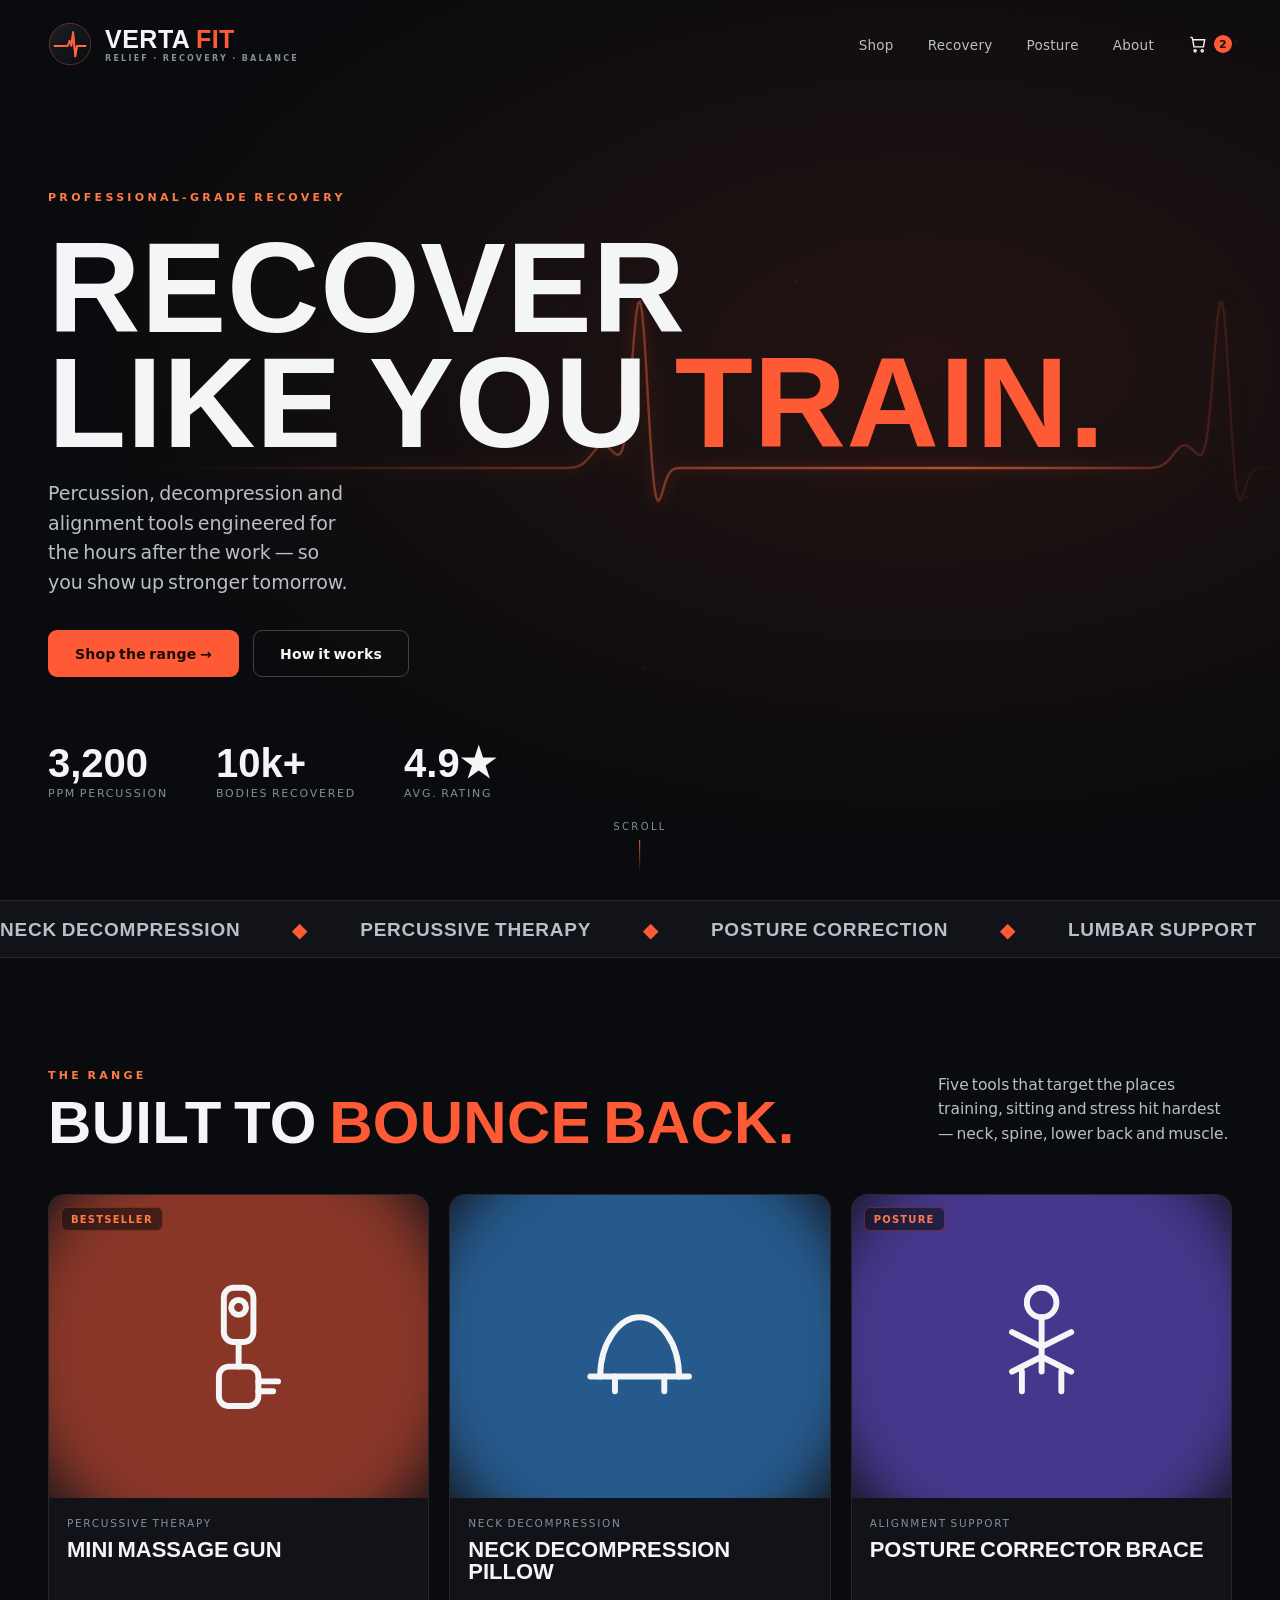
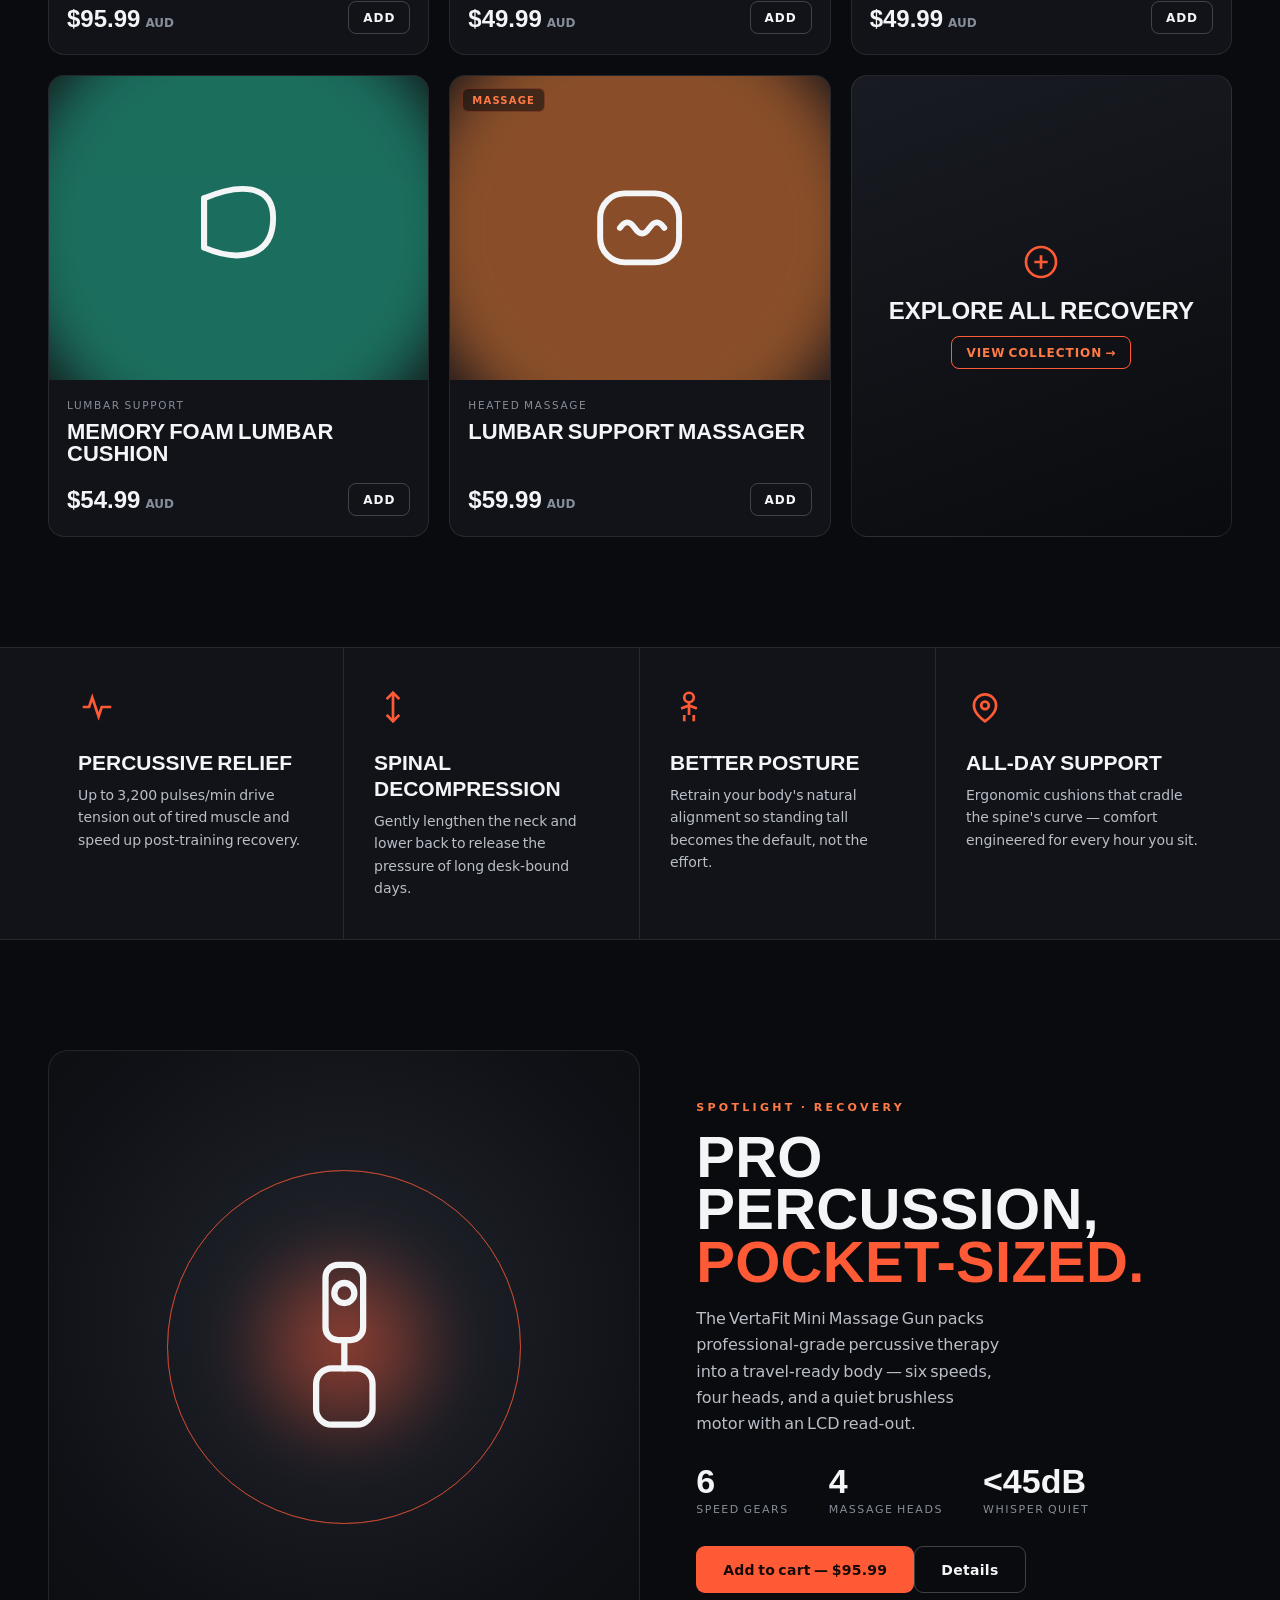
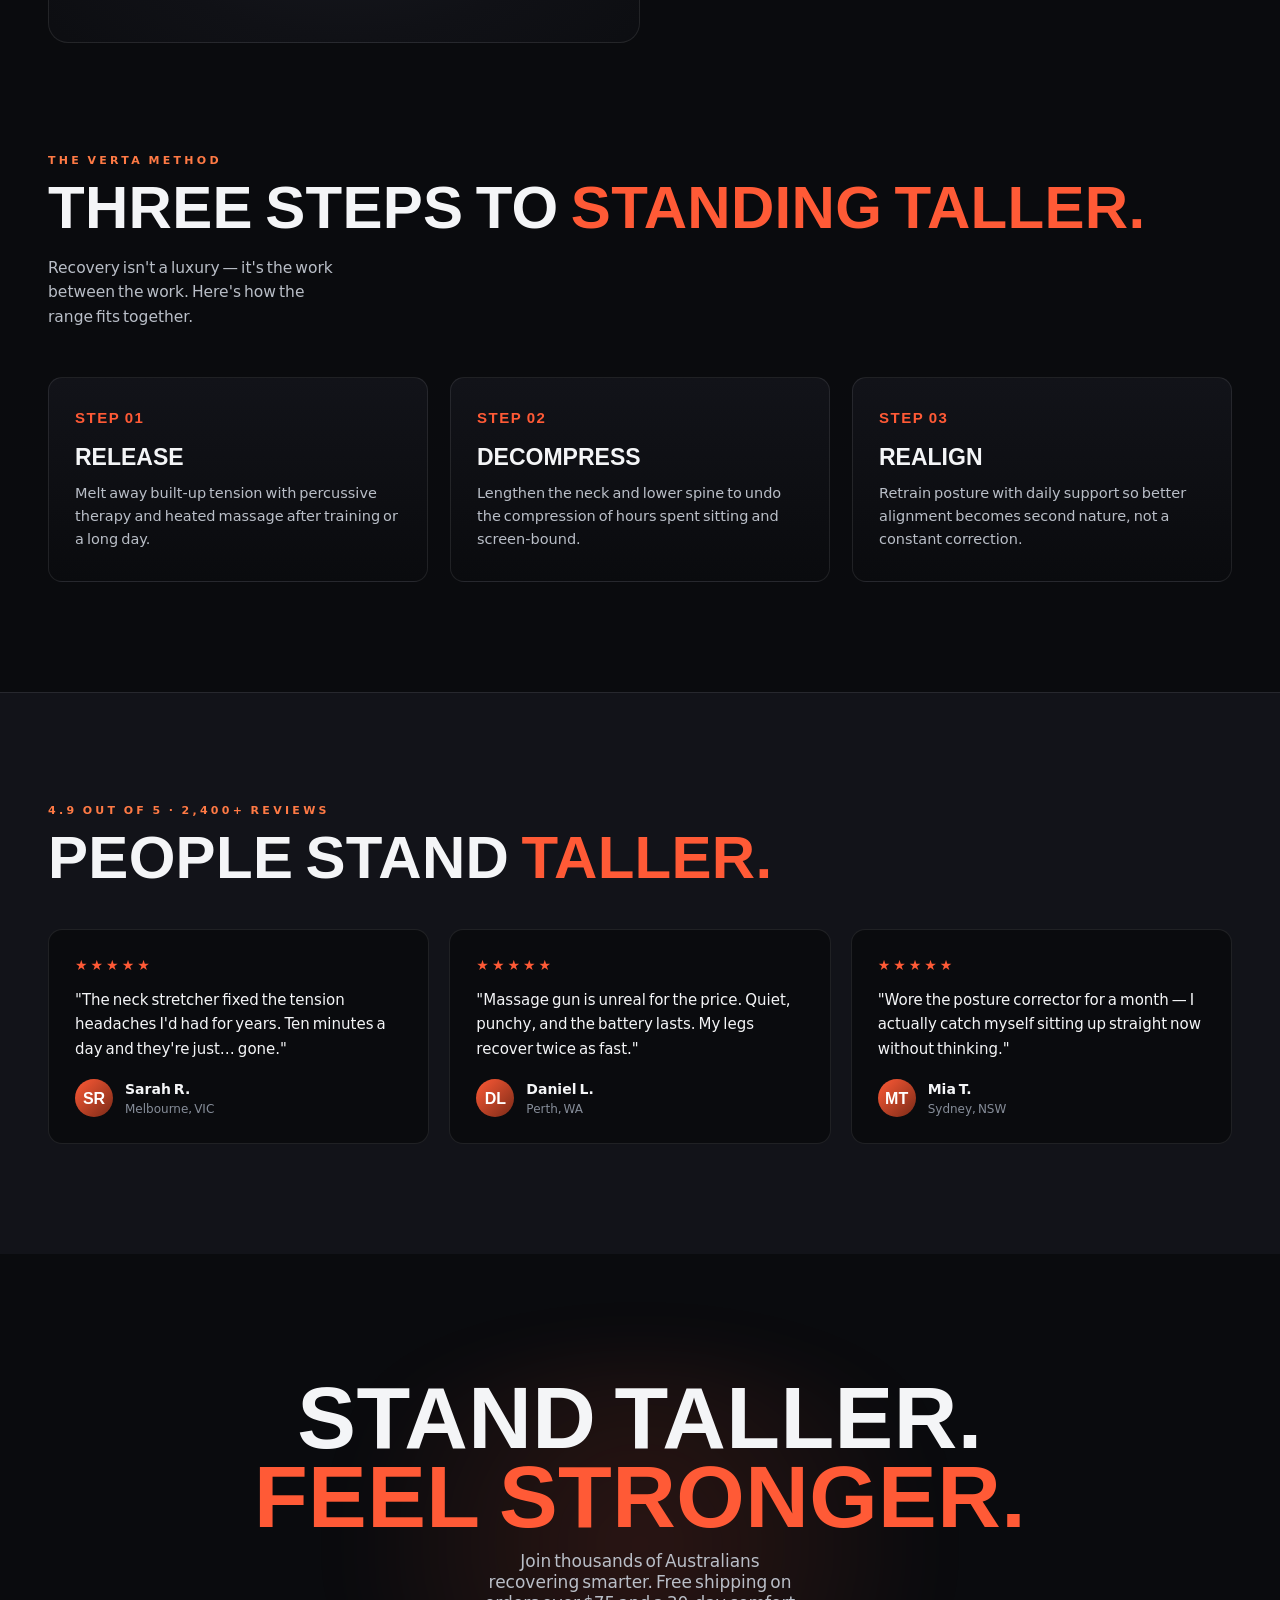
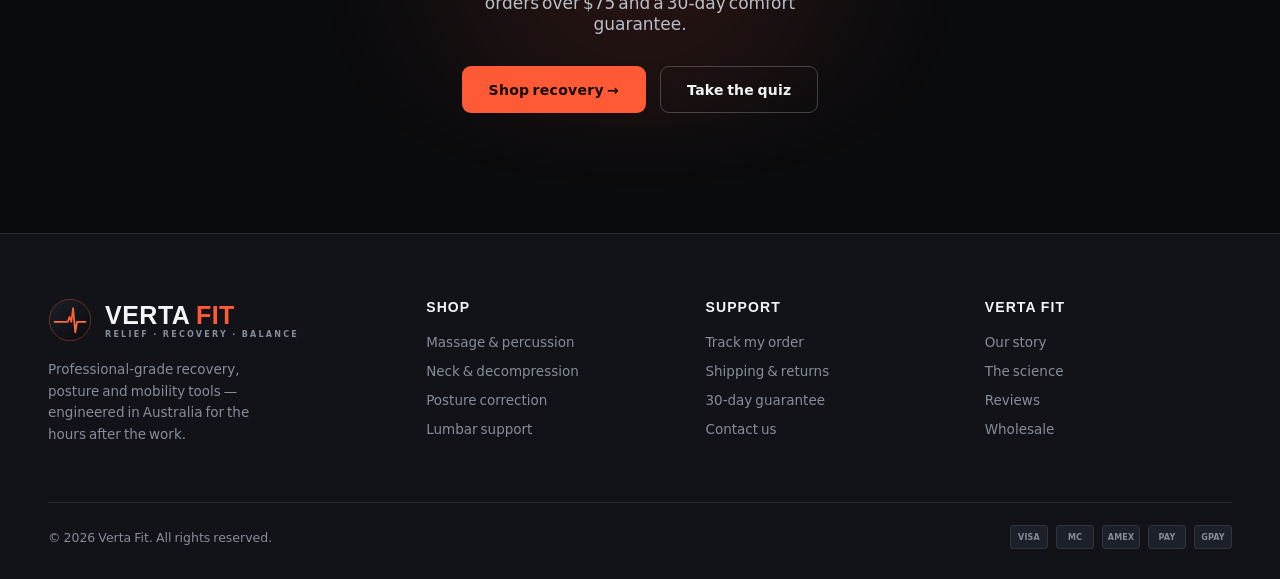
==== design/prototypes/index.html @ 185cc06f "Add Verta Fit Kinetic branding + homepage prototype - Kinetic logo (carbon badge, ember recovery-pul" ====
<!doctype html><html><head><meta charset="utf-8"><meta name="viewport" content="width=device-width,initial-scale=1"><style>
@font-face{font-family:'Barlow Condensed';font-style:normal;font-weight:700;font-display:swap;src:url([data-uri]) format('woff2');}
@font-face{font-family:'Barlow';font-style:normal;font-weight:400;font-display:swap;src:url([data-uri]) format('woff2');}
@font-face{font-family:'Barlow';font-style:normal;font-weight:600;font-display:swap;src:url([data-uri]) format('woff2');}
</style></head><body>
<title>Verta Fit — Recover Like You Train</title>
<style>
  :root{
    --obsidian:#0a0b0e; --carbon:#121319; --carbon-2:#181b22; --panel:#1c2028;
    --white:#f4f5f7; --mist:#b9bec7; --muted:#868d99; --line:rgba(255,255,255,.09);
    --ember:#ff5a36; --ember-lt:#ff7a45; --ember-dim:rgba(255,90,54,.14);
    --maxw:1240px;
    --f-disp:'Barlow Condensed',sans-serif; --f-body:'Barlow',system-ui,sans-serif;
  }
  *{box-sizing:border-box}
  html{scroll-behavior:smooth}
  body{margin:0}
  .site{background:var(--obsidian); color:var(--white); font-family:var(--f-body); -webkit-font-smoothing:antialiased; overflow-x:hidden}
  .site img{max-width:100%}
  a{color:inherit; text-decoration:none}
  .container{max-width:var(--maxw); margin:0 auto; padding:0 28px}
  .eyebrow{font-family:var(--f-body); font-weight:600; text-transform:uppercase; letter-spacing:.3em; font-size:11px; color:var(--ember-lt)}
  .display{font-family:var(--f-disp); font-weight:700; text-transform:uppercase; line-height:.9; letter-spacing:.005em}
  .btn{display:inline-flex; align-items:center; gap:10px; font-family:var(--f-body); font-weight:700; letter-spacing:.02em;
    font-size:14px; padding:14px 26px; border-radius:9px; cursor:pointer; border:1px solid transparent; transition:transform .15s ease, background .2s ease, border-color .2s}
  .btn-ember{background:var(--ember); color:#160b07}
  .btn-ember:hover{background:var(--ember-lt); transform:translateY(-2px)}
  .btn-ghost{background:transparent; color:var(--white); border-color:rgba(255,255,255,.22)}
  .btn-ghost:hover{border-color:var(--ember); color:var(--ember-lt)}

  /* ---------------- HEADER ---------------- */
  .hdr{position:absolute; inset:0 0 auto 0; z-index:20; padding:22px 0}
  .hdr .container{display:flex; align-items:center; justify-content:space-between}
  .brand{display:flex; align-items:center; gap:13px}
  .brand svg{width:44px;height:44px; display:block}
  .brand .wm{display:flex; flex-direction:column; gap:3px; line-height:1}
  .brand .wm .w{font-family:var(--f-disp); font-weight:700; font-size:25px; letter-spacing:.02em; text-transform:uppercase; display:flex; gap:.22em}
  .brand .wm .w .a{color:var(--ember)}
  .brand .wm .t{font-family:var(--f-body); font-weight:600; text-transform:uppercase; letter-spacing:.28em; font-size:8px; color:var(--muted)}
  .nav{display:flex; align-items:center; gap:34px}
  .nav a{font-size:13.5px; font-weight:500; color:var(--mist); letter-spacing:.02em; transition:color .18s}
  .nav a:hover{color:var(--white)}
  .nav .cart{display:flex; align-items:center; gap:7px; color:var(--white); font-weight:600}
  .nav .cart .badge{background:var(--ember); color:#160b07; font-size:11px; font-weight:700; width:18px; height:18px; border-radius:50%; display:grid; place-items:center}
  @media(max-width:860px){ .nav a:not(.cart){display:none} }

  /* ---------------- HERO ---------------- */
  .hero{position:relative; min-height:100vh; display:flex; align-items:center; overflow:hidden}
  .hero canvas{position:absolute; inset:0; width:100%; height:100%; z-index:1}
  .hero .veil{position:absolute; inset:0; z-index:2;
    background:radial-gradient(120% 100% at 72% 40%, rgba(255,90,54,.10), transparent 55%),
               linear-gradient(90deg, var(--obsidian) 12%, rgba(10,11,14,.5) 55%, rgba(10,11,14,.2) 100%),
               linear-gradient(0deg, var(--obsidian), transparent 30%)}
  .hero .container{position:relative; z-index:3; width:100%; padding-top:90px}
  .hero .eyebrow{margin-bottom:20px}
  .hero h1{margin:0; font-size:clamp(52px,10vw,128px)}
  .hero h1 .em{color:var(--ember)}
  .hero p.lead{max-width:38ch; color:var(--mist); font-size:clamp(16px,1.5vw,19px); line-height:1.55; margin:24px 0 34px}
  .hero .cta-row{display:flex; gap:14px; flex-wrap:wrap}
  .hero .stats{display:flex; gap:48px; margin-top:64px; flex-wrap:wrap}
  .hero .stat b{font-family:var(--f-disp); font-weight:700; font-size:40px; line-height:1; display:block}
  .hero .stat span{font-size:11px; text-transform:uppercase; letter-spacing:.16em; color:var(--muted)}
  .scrollcue{position:absolute; bottom:26px; left:50%; transform:translateX(-50%); z-index:3; color:var(--muted);
    font-size:10px; letter-spacing:.24em; text-transform:uppercase; display:flex; flex-direction:column; align-items:center; gap:8px}
  .scrollcue .ln{width:1px; height:34px; background:linear-gradient(var(--ember),transparent); animation:cue 2s ease-in-out infinite}
  @keyframes cue{0%,100%{opacity:.3;transform:scaleY(.6)}50%{opacity:1;transform:scaleY(1)}}

  /* marquee band */
  .marquee{border-top:1px solid var(--line); border-bottom:1px solid var(--line); background:var(--carbon); overflow:hidden; padding:16px 0}
  .marquee .track{display:flex; gap:52px; white-space:nowrap; animation:scrollx 26s linear infinite; font-family:var(--f-disp); text-transform:uppercase; font-weight:700; font-size:19px; letter-spacing:.04em; color:#3a3f49}
  .marquee .track span{display:inline-flex; align-items:center; gap:52px}
  .marquee .track b{color:var(--mist); font-weight:700}
  .marquee .track i{color:var(--ember); font-style:normal}
  @keyframes scrollx{to{transform:translateX(-50%)}}

  /* ---------------- SECTION SHELL ---------------- */
  section.blk{padding:110px 0}
  .sechead{display:flex; align-items:flex-end; justify-content:space-between; gap:24px; margin-bottom:48px; flex-wrap:wrap}
  .sechead h2{margin:10px 0 0; font-size:clamp(34px,5vw,60px)}
  .sechead h2 .em{color:var(--ember)}
  .sechead p{color:var(--mist); max-width:42ch; margin:0; font-size:15.5px; line-height:1.6}

  /* ---------------- PRODUCT GRID ---------------- */
  .prodgrid{display:grid; grid-template-columns:repeat(3,1fr); gap:20px}
  @media(max-width:900px){ .prodgrid{grid-template-columns:repeat(2,1fr)} }
  @media(max-width:600px){ .prodgrid{grid-template-columns:1fr} }
  .card{position:relative; background:var(--carbon); border:1px solid var(--line); border-radius:16px; overflow:hidden;
    transition:transform .25s ease, border-color .25s; display:flex; flex-direction:column}
  .card:hover{transform:translateY(-5px); border-color:rgba(255,90,54,.4)}
  .card .art{aspect-ratio:4/3.2; position:relative; display:grid; place-items:center; overflow:hidden}
  .card .art svg.pi{width:52%; height:52%; position:relative; z-index:2; color:var(--white)}
  .card .art .blob{position:absolute; width:120%; aspect-ratio:1; border-radius:50%; filter:blur(30px); opacity:.5}
  .card:hover .art .blob{opacity:.75}
  .card .tag{position:absolute; top:12px; left:12px; z-index:3; font-size:10px; font-weight:700; text-transform:uppercase;
    letter-spacing:.12em; padding:5px 9px; border-radius:6px; background:rgba(10,11,14,.55); backdrop-filter:blur(6px); color:var(--ember-lt); border:1px solid rgba(255,90,54,.3)}
  .card .body{padding:18px 18px 20px; display:flex; flex-direction:column; gap:6px; flex:1}
  .card .cat{font-size:10.5px; text-transform:uppercase; letter-spacing:.16em; color:var(--muted)}
  .card h3{font-family:var(--f-disp); font-weight:700; text-transform:uppercase; font-size:22px; line-height:1; margin:2px 0 0}
  .card .foot{margin-top:auto; padding-top:14px; display:flex; align-items:center; justify-content:space-between}
  .card .price{font-family:var(--f-disp); font-weight:700; font-size:24px}
  .card .price small{font-size:12px; color:var(--muted); font-weight:600; font-family:var(--f-body)}
  .card .add{font-size:12px; font-weight:700; text-transform:uppercase; letter-spacing:.08em; color:var(--white);
    border:1px solid rgba(255,255,255,.2); padding:8px 14px; border-radius:8px; transition:all .2s}
  .card:hover .add{background:var(--ember); color:#160b07; border-color:var(--ember)}

  /* ---------------- BENEFITS ---------------- */
  .benefits{background:var(--carbon); border-top:1px solid var(--line); border-bottom:1px solid var(--line)}
  .bengrid{display:grid; grid-template-columns:repeat(4,1fr); gap:0}
  @media(max-width:860px){ .bengrid{grid-template-columns:repeat(2,1fr)} }
  @media(max-width:480px){ .bengrid{grid-template-columns:1fr} }
  .ben{padding:40px 30px; border-right:1px solid var(--line)}
  .ben:last-child{border-right:none}
  @media(max-width:860px){ .ben{border-bottom:1px solid var(--line)} }
  .ben .ic{width:38px; height:38px; color:var(--ember); margin-bottom:20px}
  .ben h4{font-family:var(--f-disp); font-weight:700; text-transform:uppercase; font-size:21px; margin:0 0 9px}
  .ben p{color:var(--mist); font-size:14px; line-height:1.6; margin:0}

  /* ---------------- SPOTLIGHT ---------------- */
  .spot{position:relative; overflow:hidden}
  .spot .grid{display:grid; grid-template-columns:1.05fr .95fr; gap:56px; align-items:center}
  @media(max-width:880px){ .spot .grid{grid-template-columns:1fr; gap:36px} }
  .spot .stage{position:relative; aspect-ratio:1/1; border-radius:20px; overflow:hidden; border:1px solid var(--line);
    background:radial-gradient(90% 90% at 50% 45%, #23262f, #101116 60%, #0a0b0e)}
  .spot .stage .ring{position:absolute; inset:0; margin:auto; border-radius:50%; border:1.5px solid rgba(255,90,54,.5)}
  .spot .stage .r1{width:60%; aspect-ratio:1; animation:sppulse 3.4s ease-out infinite}
  .spot .stage .r2{width:60%; aspect-ratio:1; animation:sppulse 3.4s ease-out infinite 1.7s}
  @keyframes sppulse{0%{transform:scale(.7);opacity:.9}100%{transform:scale(1.7);opacity:0}}
  .spot .stage .device{position:absolute; inset:0; margin:auto; width:34%; height:34%; color:var(--white)}
  .spot .stage .glow{position:absolute; inset:0; margin:auto; width:44%; aspect-ratio:1; border-radius:50%;
    background:radial-gradient(circle,var(--ember),transparent 65%); filter:blur(24px); opacity:.55}
  .spot h2{font-size:clamp(34px,5vw,58px); margin:14px 0 0}
  .spot h2 .em{color:var(--ember)}
  .spot p{color:var(--mist); font-size:16px; line-height:1.65; margin:20px 0 26px; max-width:44ch}
  .specrow{display:flex; gap:40px; margin:0 0 30px; flex-wrap:wrap}
  .specrow .s b{font-family:var(--f-disp); font-weight:700; font-size:34px; display:block; line-height:1}
  .specrow .s span{font-size:11px; text-transform:uppercase; letter-spacing:.14em; color:var(--muted)}

  /* ---------------- STEPS ---------------- */
  .steps{display:grid; grid-template-columns:repeat(3,1fr); gap:22px}
  @media(max-width:760px){ .steps{grid-template-columns:1fr} }
  .step{border:1px solid var(--line); border-radius:14px; padding:30px 26px; background:linear-gradient(180deg,var(--carbon),var(--obsidian))}
  .step .n{font-family:var(--f-disp); font-weight:700; font-size:15px; color:var(--ember); letter-spacing:.1em}
  .step h4{font-family:var(--f-disp); font-weight:700; text-transform:uppercase; font-size:23px; margin:16px 0 10px}
  .step p{color:var(--mist); font-size:14.5px; line-height:1.6; margin:0}

  /* ---------------- REVIEWS ---------------- */
  .reviews{background:var(--carbon); border-top:1px solid var(--line)}
  .revgrid{display:grid; grid-template-columns:repeat(3,1fr); gap:20px}
  @media(max-width:820px){ .revgrid{grid-template-columns:1fr} }
  .rev{border:1px solid var(--line); border-radius:14px; padding:26px; background:var(--obsidian)}
  .rev .stars{color:var(--ember); letter-spacing:3px; font-size:14px; margin-bottom:14px}
  .rev p{font-size:15px; line-height:1.65; margin:0 0 18px; color:var(--white)}
  .rev .who{display:flex; align-items:center; gap:12px}
  .rev .av{width:38px;height:38px;border-radius:50%; background:linear-gradient(135deg,var(--ember),#7a2a17); display:grid; place-items:center; font-family:var(--f-disp); font-weight:700; color:#fff; font-size:16px}
  .rev .who b{font-size:14px; display:block}
  .rev .who span{font-size:12px; color:var(--muted)}

  /* ---------------- CTA BAND ---------------- */
  .ctaband{position:relative; overflow:hidden; text-align:center; padding:120px 0}
  .ctaband .glow{position:absolute; inset:0; margin:auto; width:60%; aspect-ratio:2/1; border-radius:50%;
    background:radial-gradient(circle,var(--ember-dim),transparent 70%); filter:blur(30px)}
  .ctaband h2{position:relative; font-size:clamp(38px,7vw,88px); margin:0 0 18px}
  .ctaband h2 .em{color:var(--ember)}
  .ctaband p{position:relative; color:var(--mist); font-size:17px; margin:0 auto 32px; max-width:46ch}
  .ctaband .cta-row{position:relative; display:flex; gap:14px; justify-content:center; flex-wrap:wrap}

  /* ---------------- FOOTER ---------------- */
  footer{background:var(--carbon); border-top:1px solid var(--line); padding:64px 0 30px}
  .fgrid{display:grid; grid-template-columns:1.4fr 1fr 1fr 1fr; gap:32px}
  @media(max-width:760px){ .fgrid{grid-template-columns:1fr 1fr} }
  footer .brand{margin-bottom:16px}
  footer .about{color:var(--muted); font-size:13.5px; line-height:1.6; max-width:34ch}
  footer h5{font-family:var(--f-disp); font-weight:700; text-transform:uppercase; letter-spacing:.08em; font-size:14px; color:var(--white); margin:0 0 16px}
  footer ul{list-style:none; margin:0; padding:0; display:flex; flex-direction:column; gap:10px}
  footer ul a{color:var(--muted); font-size:13.5px; transition:color .18s}
  footer ul a:hover{color:var(--ember-lt)}
  .fbot{margin-top:44px; padding-top:22px; border-top:1px solid var(--line); display:flex; justify-content:space-between; align-items:center; flex-wrap:wrap; gap:14px}
  .fbot span{color:var(--muted); font-size:12.5px}
  .pay{display:flex; gap:8px}
  .pay i{width:38px; height:24px; border-radius:4px; background:var(--panel); border:1px solid var(--line); display:grid; place-items:center; font-size:8px; font-weight:700; color:var(--muted); font-style:normal; letter-spacing:.02em}

  @media (prefers-reduced-motion: reduce){
    *{animation:none !important; scroll-behavior:auto !important}
  }
</style>

<div class="site">

  <!-- ============ HEADER ============ -->
  <header class="hdr">
    <div class="container">
      <a class="brand" href="#">
        <svg viewBox="0 0 200 200" aria-hidden="true">
          <defs>
            <linearGradient id="cb" x1="0" y1="0" x2="1" y2="1"><stop offset="0" stop-color="#1c2028"/><stop offset="1" stop-color="#0a0b0e"/></linearGradient>
            <linearGradient id="eg" x1="0" y1="0" x2="1" y2="0"><stop offset="0" stop-color="#ff7a45"/><stop offset=".5" stop-color="#ff5a36"/><stop offset="1" stop-color="#ff7a45"/></linearGradient>
            <filter id="gl" x="-40%" y="-60%" width="180%" height="220%"><feGaussianBlur stdDeviation="3.4" result="b"/><feMerge><feMergeNode in="b"/><feMergeNode in="SourceGraphic"/></feMerge></filter>
          </defs>
          <circle cx="100" cy="100" r="94" fill="url(#cb)"/>
          <circle cx="100" cy="100" r="94" fill="none" stroke="#ff5a36" stroke-width="3" stroke-opacity=".55"/>
          <path d="M30 108 H80 L90 108 L98 86 L106 108 L114 46 L124 156 L132 108 L140 108 H170" fill="none" stroke="url(#eg)" stroke-width="8" stroke-linecap="round" stroke-linejoin="round" filter="url(#gl)"/>
        </svg>
        <span class="wm">
          <span class="w">Verta<span class="a">Fit</span></span>
          <span class="t">Relief · Recovery · Balance</span>
        </span>
      </a>
      <nav class="nav">
        <a href="#shop">Shop</a>
        <a href="#recovery">Recovery</a>
        <a href="#posture">Posture</a>
        <a href="#about">About</a>
        <a class="cart" href="#">
          <svg width="19" height="19" viewBox="0 0 24 24" fill="none" stroke="currentColor" stroke-width="1.8"><path d="M6 6h15l-1.5 9h-12z"/><circle cx="9" cy="20" r="1.4"/><circle cx="18" cy="20" r="1.4"/><path d="M6 6 5 3H3"/></svg>
          <span class="badge">2</span>
        </a>
      </nav>
    </div>
  </header>

  <!-- ============ HERO ============ -->
  <section class="hero">
    <canvas id="pulse"></canvas>
    <div class="veil"></div>
    <div class="container">
      <div class="eyebrow">Professional-grade recovery</div>
      <h1 class="display">Recover<br>like you <span class="em">train.</span></h1>
      <p class="lead">Percussion, decompression and alignment tools engineered for the hours after the work — so you show up stronger tomorrow.</p>
      <div class="cta-row">
        <a class="btn btn-ember" href="#shop">Shop the range →</a>
        <a class="btn btn-ghost" href="#recovery">How it works</a>
      </div>
      <div class="stats">
        <div class="stat"><b>3,200</b><span>PPM percussion</span></div>
        <div class="stat"><b>10k+</b><span>Bodies recovered</span></div>
        <div class="stat"><b>4.9★</b><span>Avg. rating</span></div>
      </div>
    </div>
    <div class="scrollcue"><span>Scroll</span><span class="ln"></span></div>
  </section>

  <!-- ============ MARQUEE ============ -->
  <div class="marquee">
    <div class="track">
      <span><b>Neck decompression</b><i>◆</i><b>Percussive therapy</b><i>◆</i><b>Posture correction</b><i>◆</i><b>Lumbar support</b><i>◆</i><b>Free AU shipping</b><i>◆</i></span>
      <span><b>Neck decompression</b><i>◆</i><b>Percussive therapy</b><i>◆</i><b>Posture correction</b><i>◆</i><b>Lumbar support</b><i>◆</i><b>Free AU shipping</b><i>◆</i></span>
    </div>
  </div>

  <!-- ============ PRODUCTS ============ -->
  <section class="blk" id="shop">
    <div class="container">
      <div class="sechead">
        <div>
          <div class="eyebrow">The range</div>
          <h2 class="display">Built to <span class="em">bounce back.</span></h2>
        </div>
        <p>Five tools that target the places training, sitting and stress hit hardest — neck, spine, lower back and muscle.</p>
      </div>
      <div class="prodgrid">
        <!-- Massage Gun -->
        <a class="card" href="#">
          <div class="art"><div class="blob" style="background:#ff5a36"></div>
            <svg class="pi" viewBox="0 0 64 64" fill="none" stroke="currentColor" stroke-width="2.4" stroke-linecap="round" stroke-linejoin="round"><rect x="26" y="8" width="12" height="22" rx="4"/><path d="M32 30v10"/><rect x="24" y="40" width="16" height="16" rx="4"/><path d="M40 46h8M40 50h6"/><circle cx="32" cy="16" r="3"/></svg>
          </div>
          <span class="tag">Bestseller</span>
          <div class="body">
            <span class="cat">Percussive therapy</span>
            <h3>Mini Massage Gun</h3>
            <div class="foot"><div class="price">$95.99 <small>AUD</small></div><span class="add">Add</span></div>
          </div>
        </a>
        <!-- Neck Pillow -->
        <a class="card" href="#">
          <div class="art"><div class="blob" style="background:#3aa0ff"></div>
            <svg class="pi" viewBox="0 0 64 64" fill="none" stroke="currentColor" stroke-width="2.4" stroke-linecap="round" stroke-linejoin="round"><path d="M16 44c0-14 8-24 16-24s16 10 16 24"/><path d="M12 44h40"/><path d="M22 44v6M42 44v6"/></svg>
          </div>
          <div class="body">
            <span class="cat">Neck decompression</span>
            <h3>Neck Decompression Pillow</h3>
            <div class="foot"><div class="price">$49.99 <small>AUD</small></div><span class="add">Add</span></div>
          </div>
        </a>
        <!-- Posture Corrector -->
        <a class="card" href="#">
          <div class="art"><div class="blob" style="background:#7a5cff"></div>
            <svg class="pi" viewBox="0 0 64 64" fill="none" stroke="currentColor" stroke-width="2.4" stroke-linecap="round" stroke-linejoin="round"><circle cx="32" cy="14" r="6"/><path d="M32 20v22"/><path d="M20 26l12 6 12-6M20 42l12-6 12 6"/><path d="M24 42v8M40 42v8"/></svg>
          </div>
          <span class="tag">Posture</span>
          <div class="body">
            <span class="cat">Alignment support</span>
            <h3>Posture Corrector Brace</h3>
            <div class="foot"><div class="price">$49.99 <small>AUD</small></div><span class="add">Add</span></div>
          </div>
        </a>
        <!-- Lumbar Cushion -->
        <a class="card" href="#">
          <div class="art"><div class="blob" style="background:#25c9a0"></div>
            <svg class="pi" viewBox="0 0 64 64" fill="none" stroke="currentColor" stroke-width="2.4" stroke-linecap="round" stroke-linejoin="round"><path d="M18 20c14-6 28-6 28 8 0 16-14 18-28 12z"/><path d="M18 20v20"/></svg>
          </div>
          <div class="body">
            <span class="cat">Lumbar support</span>
            <h3>Memory Foam Lumbar Cushion</h3>
            <div class="foot"><div class="price">$54.99 <small>AUD</small></div><span class="add">Add</span></div>
          </div>
        </a>
        <!-- Lumbar Massager -->
        <a class="card" href="#">
          <div class="art"><div class="blob" style="background:#ff8a3a"></div>
            <svg class="pi" viewBox="0 0 64 64" fill="none" stroke="currentColor" stroke-width="2.4" stroke-linecap="round" stroke-linejoin="round"><rect x="16" y="18" width="32" height="28" rx="10"/><path d="M24 32c2-3 4-3 6 0s4 3 6 0 4-3 6 0"/></svg>
          </div>
          <span class="tag">Massage</span>
          <div class="body">
            <span class="cat">Heated massage</span>
            <h3>Lumbar Support Massager</h3>
            <div class="foot"><div class="price">$59.99 <small>AUD</small></div><span class="add">Add</span></div>
          </div>
        </a>
        <!-- View all -->
        <a class="card" href="#" style="align-items:center; justify-content:center; text-align:center; background:linear-gradient(160deg,#181b22,#0a0b0e)">
          <div class="body" style="align-items:center; justify-content:center; gap:14px">
            <svg width="40" height="40" viewBox="0 0 24 24" fill="none" stroke="var(--ember)" stroke-width="1.6"><circle cx="12" cy="12" r="9"/><path d="M12 8v8M8 12h8"/></svg>
            <h3 style="font-size:24px">Explore all recovery</h3>
            <span class="add" style="border-color:var(--ember); color:var(--ember-lt)">View collection →</span>
          </div>
        </a>
      </div>
    </div>
  </section>

  <!-- ============ BENEFITS ============ -->
  <section class="benefits" id="recovery">
    <div class="container" style="padding-top:0;padding-bottom:0">
      <div class="bengrid">
        <div class="ben">
          <svg class="ic" viewBox="0 0 24 24" fill="none" stroke="currentColor" stroke-width="1.7"><path d="M3 12h4l2-6 4 12 2-6h6"/></svg>
          <h4>Percussive relief</h4>
          <p>Up to 3,200 pulses/min drive tension out of tired muscle and speed up post-training recovery.</p>
        </div>
        <div class="ben">
          <svg class="ic" viewBox="0 0 24 24" fill="none" stroke="currentColor" stroke-width="1.7"><path d="M12 3v18"/><path d="M8 7l4-4 4 4M8 17l4 4 4-4"/></svg>
          <h4>Spinal decompression</h4>
          <p>Gently lengthen the neck and lower back to release the pressure of long desk-bound days.</p>
        </div>
        <div class="ben">
          <svg class="ic" viewBox="0 0 24 24" fill="none" stroke="currentColor" stroke-width="1.7"><circle cx="12" cy="6" r="3"/><path d="M12 9v8M7 13l5-2 5 2M9 21v-4M15 21v-4"/></svg>
          <h4>Better posture</h4>
          <p>Retrain your body's natural alignment so standing tall becomes the default, not the effort.</p>
        </div>
        <div class="ben">
          <svg class="ic" viewBox="0 0 24 24" fill="none" stroke="currentColor" stroke-width="1.7"><path d="M12 21s-7-4.5-7-10a7 7 0 0 1 14 0c0 5.5-7 10-7 10z"/><circle cx="12" cy="11" r="2.4"/></svg>
          <h4>All-day support</h4>
          <p>Ergonomic cushions that cradle the spine's curve — comfort engineered for every hour you sit.</p>
        </div>
      </div>
    </div>
  </section>

  <!-- ============ SPOTLIGHT ============ -->
  <section class="blk spot" id="posture">
    <div class="container">
      <div class="grid">
        <div class="stage">
          <div class="glow"></div>
          <div class="ring r1"></div><div class="ring r2"></div>
          <svg class="device" viewBox="0 0 64 64" fill="none" stroke="currentColor" stroke-width="2" stroke-linecap="round" stroke-linejoin="round"><rect x="26" y="6" width="12" height="24" rx="4"/><path d="M32 30v9"/><rect x="23" y="39" width="18" height="18" rx="5"/><circle cx="32" cy="15" r="3.2"/></svg>
        </div>
        <div>
          <div class="eyebrow">Spotlight · Recovery</div>
          <h2 class="display">Pro percussion, <span class="em">pocket-sized.</span></h2>
          <p>The VertaFit Mini Massage Gun packs professional-grade percussive therapy into a travel-ready body — six speeds, four heads, and a quiet brushless motor with an LCD read-out.</p>
          <div class="specrow">
            <div class="s"><b>6</b><span>Speed gears</span></div>
            <div class="s"><b>4</b><span>Massage heads</span></div>
            <div class="s"><b>&lt;45dB</b><span>Whisper quiet</span></div>
          </div>
          <div class="cta-row"><a class="btn btn-ember" href="#">Add to cart — $95.99</a><a class="btn btn-ghost" href="#">Details</a></div>
        </div>
      </div>
    </div>
  </section>

  <!-- ============ STEPS ============ -->
  <section class="blk" id="about" style="padding-top:0">
    <div class="container">
      <div class="sechead">
        <div><div class="eyebrow">The Verta method</div><h2 class="display">Three steps to <span class="em">standing taller.</span></h2></div>
        <p>Recovery isn't a luxury — it's the work between the work. Here's how the range fits together.</p>
      </div>
      <div class="steps">
        <div class="step"><div class="n">STEP 01</div><h4>Release</h4><p>Melt away built-up tension with percussive therapy and heated massage after training or a long day.</p></div>
        <div class="step"><div class="n">STEP 02</div><h4>Decompress</h4><p>Lengthen the neck and lower spine to undo the compression of hours spent sitting and screen-bound.</p></div>
        <div class="step"><div class="n">STEP 03</div><h4>Realign</h4><p>Retrain posture with daily support so better alignment becomes second nature, not a constant correction.</p></div>
      </div>
    </div>
  </section>

  <!-- ============ REVIEWS ============ -->
  <section class="blk reviews">
    <div class="container">
      <div class="sechead">
        <div><div class="eyebrow">4.9 out of 5 · 2,400+ reviews</div><h2 class="display">People stand <span class="em">taller.</span></h2></div>
      </div>
      <div class="revgrid">
        <div class="rev"><div class="stars">★★★★★</div><p>"The neck stretcher fixed the tension headaches I'd had for years. Ten minutes a day and they're just… gone."</p><div class="who"><div class="av">SR</div><div><b>Sarah R.</b><span>Melbourne, VIC</span></div></div></div>
        <div class="rev"><div class="stars">★★★★★</div><p>"Massage gun is unreal for the price. Quiet, punchy, and the battery lasts. My legs recover twice as fast."</p><div class="who"><div class="av">DL</div><div><b>Daniel L.</b><span>Perth, WA</span></div></div></div>
        <div class="rev"><div class="stars">★★★★★</div><p>"Wore the posture corrector for a month — I actually catch myself sitting up straight now without thinking."</p><div class="who"><div class="av">MT</div><div><b>Mia T.</b><span>Sydney, NSW</span></div></div></div>
      </div>
    </div>
  </section>

  <!-- ============ CTA BAND ============ -->
  <section class="ctaband">
    <div class="glow"></div>
    <div class="container">
      <h2 class="display">Stand taller.<br><span class="em">Feel stronger.</span></h2>
      <p>Join thousands of Australians recovering smarter. Free shipping on orders over $75 and a 30-day comfort guarantee.</p>
      <div class="cta-row"><a class="btn btn-ember" href="#shop">Shop recovery →</a><a class="btn btn-ghost" href="#">Take the quiz</a></div>
    </div>
  </section>

  <!-- ============ FOOTER ============ -->
  <footer>
    <div class="container">
      <div class="fgrid">
        <div>
          <a class="brand" href="#">
            <svg viewBox="0 0 200 200" aria-hidden="true"><circle cx="100" cy="100" r="94" fill="url(#cb)"/><circle cx="100" cy="100" r="94" fill="none" stroke="#ff5a36" stroke-width="3" stroke-opacity=".55"/><path d="M30 108 H80 L90 108 L98 86 L106 108 L114 46 L124 156 L132 108 L140 108 H170" fill="none" stroke="url(#eg)" stroke-width="8" stroke-linecap="round" stroke-linejoin="round"/></svg>
            <span class="wm"><span class="w">Verta<span class="a">Fit</span></span><span class="t">Relief · Recovery · Balance</span></span>
          </a>
          <p class="about">Professional-grade recovery, posture and mobility tools — engineered in Australia for the hours after the work.</p>
        </div>
        <div><h5>Shop</h5><ul><li><a href="#">Massage &amp; percussion</a></li><li><a href="#">Neck &amp; decompression</a></li><li><a href="#">Posture correction</a></li><li><a href="#">Lumbar support</a></li></ul></div>
        <div><h5>Support</h5><ul><li><a href="#">Track my order</a></li><li><a href="#">Shipping &amp; returns</a></li><li><a href="#">30-day guarantee</a></li><li><a href="#">Contact us</a></li></ul></div>
        <div><h5>Verta Fit</h5><ul><li><a href="#">Our story</a></li><li><a href="#">The science</a></li><li><a href="#">Reviews</a></li><li><a href="#">Wholesale</a></li></ul></div>
      </div>
      <div class="fbot">
        <span>© 2026 Verta Fit. All rights reserved.</span>
        <div class="pay"><i>VISA</i><i>MC</i><i>AMEX</i><i>PAY</i><i>GPAY</i></div>
      </div>
    </div>
  </footer>

</div>

<script>
(function(){
  var c = document.getElementById('pulse');
  if(!c) return;
  var reduce = window.matchMedia && window.matchMedia('(prefers-reduced-motion: reduce)').matches;
  var ctx = c.getContext('2d'), W, H, dpr;
  function size(){ dpr = Math.min(window.devicePixelRatio||1, 2); W = c.clientWidth; H = c.clientHeight; c.width = W*dpr; c.height = H*dpr; ctx.setTransform(dpr,0,0,dpr,0,0); }
  size(); window.addEventListener('resize', size);

  // faint particle field
  var pts = [];
  for(var i=0;i<46;i++){ pts.push({x:Math.random(),y:Math.random(),s:Math.random()*1.6+.3,vy:(Math.random()*.02+.01)}); }

  // heartbeat waveform value at position p (0..1 across a repeating cell)
  function beat(p){
    // baseline flat with a QRS spike centered at 0.5
    var d = p-0.5;
    if(Math.abs(d)>0.16) return 0;
    var x = d/0.16; // -1..1
    // P-ish small bump then big spike then dip
    return Math.exp(-Math.pow((x+0.4)*6,2))*0.12      // small pre-bump
         - Math.exp(-Math.pow((x+0.12)*10,2))*0.16     // q dip
         + Math.exp(-Math.pow((x)*7,2))*1.0            // R spike
         - Math.exp(-Math.pow((x-0.14)*9,2))*0.42;     // s dip
  }

  var t=0;
  function frame(){
    ctx.clearRect(0,0,W,H);
    // particles
    for(var i=0;i<pts.length;i++){ var pt=pts[i]; if(!reduce){ pt.y-=pt.vy/60; if(pt.y<0)pt.y=1; }
      ctx.beginPath(); ctx.arc(pt.x*W, pt.y*H, pt.s, 0, 6.283);
      ctx.fillStyle='rgba(255,122,69,'+(0.06+pt.s*0.05)+')'; ctx.fill(); }

    // pulse line
    var midY = H*0.52, amp = Math.min(H*0.26, 190), speed = reduce?0:t*0.10;
    ctx.beginPath();
    for(var px=0; px<=W; px+=2){
      var p = (px/Math.max(W,1))*2.2 + speed;   // 2.2 beats across
      var cell = p - Math.floor(p);
      var y = midY - beat(cell)*amp;
      if(px===0) ctx.moveTo(px,y); else ctx.lineTo(px,y);
    }
    var grad = ctx.createLinearGradient(0,0,W,0);
    grad.addColorStop(0,'rgba(255,90,54,0)'); grad.addColorStop(0.25,'rgba(255,90,54,.9)');
    grad.addColorStop(0.75,'rgba(255,122,69,1)'); grad.addColorStop(1,'rgba(255,90,54,0)');
    ctx.strokeStyle=grad; ctx.lineWidth=2.4; ctx.lineJoin='round'; ctx.shadowColor='rgba(255,90,54,.8)'; ctx.shadowBlur=16; ctx.stroke();
    ctx.shadowBlur=0;

    // glowing lead dot riding the wave
    if(!reduce){
      var lp = (0.5 + (speed%1)); var lead = lp - Math.floor(lp);
      var lx = ((lead)/2.2)*W;  // approximate
      var ly = midY - beat((lx/Math.max(W,1))*2.2 + speed - Math.floor((lx/Math.max(W,1))*2.2 + speed))*amp;
    }
    t+=1; requestAnimationFrame(frame);
  }
  frame();
})();
</script>
</body></html>
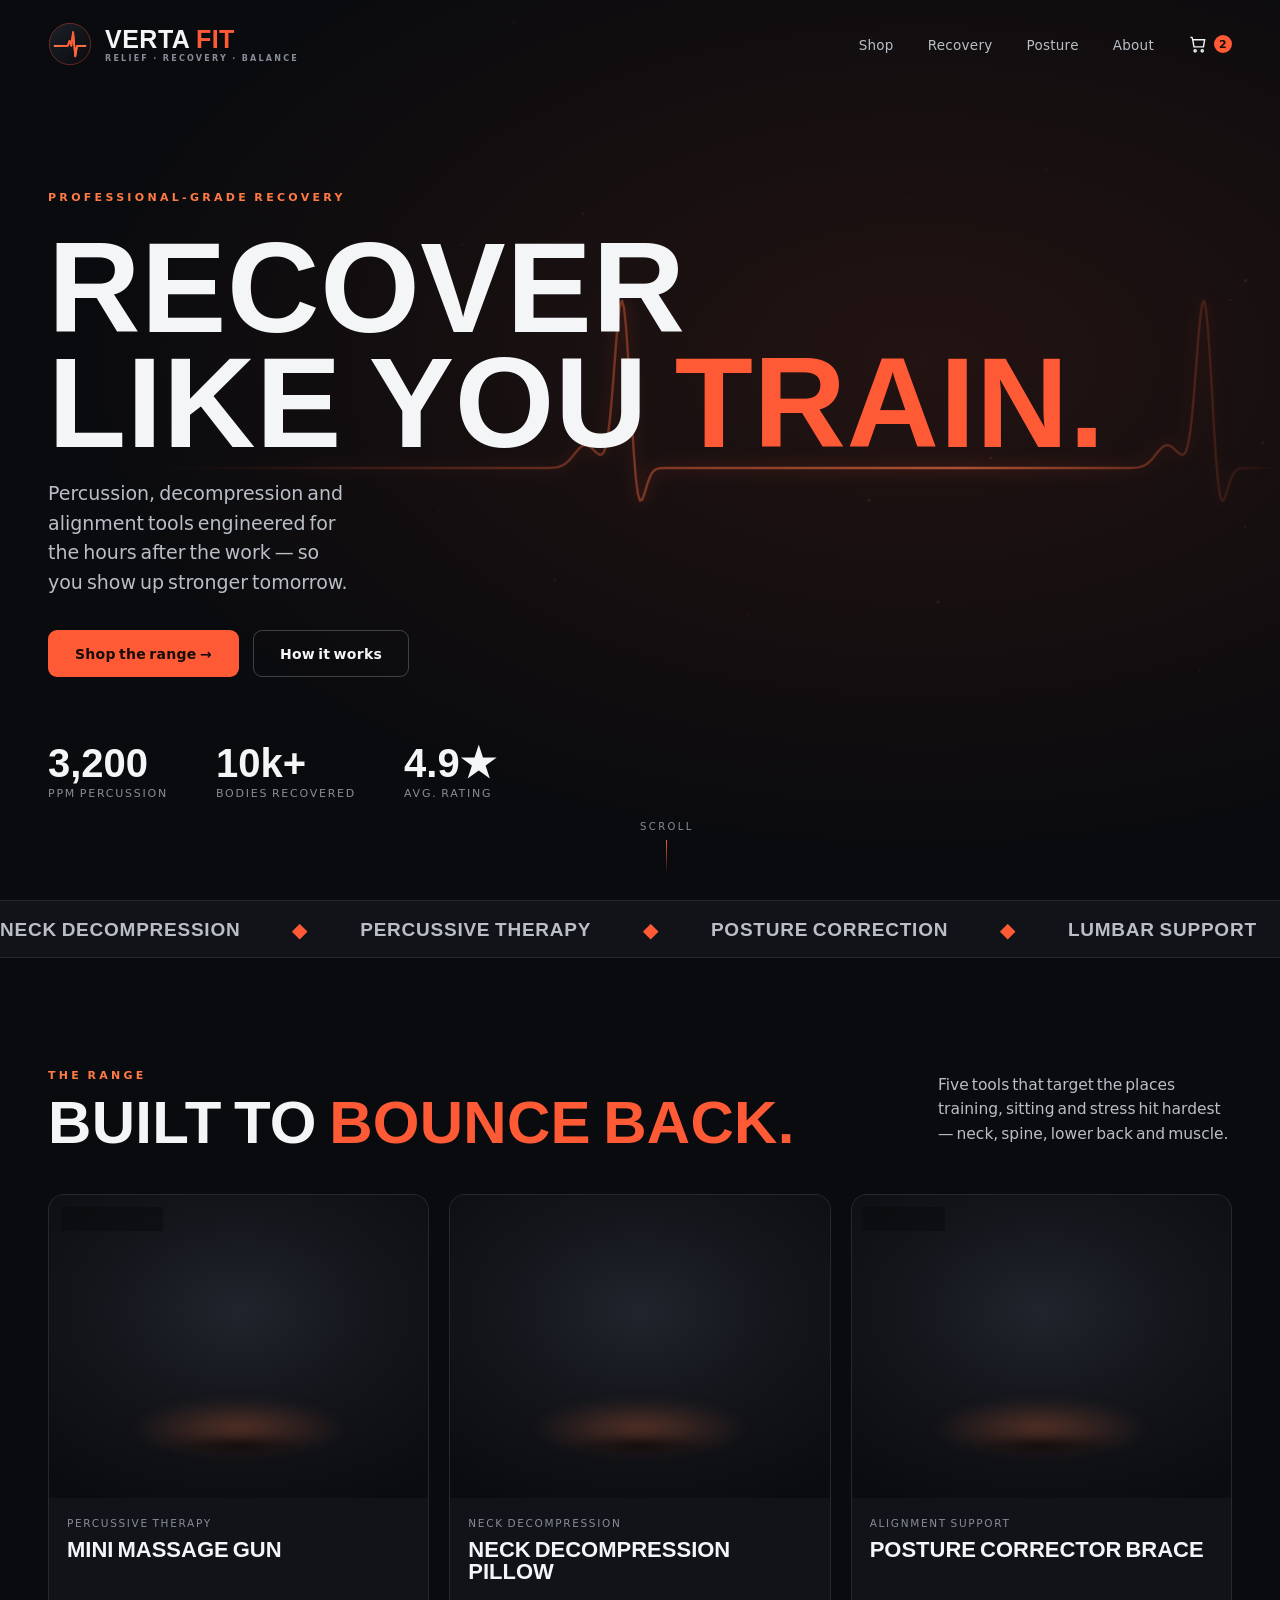
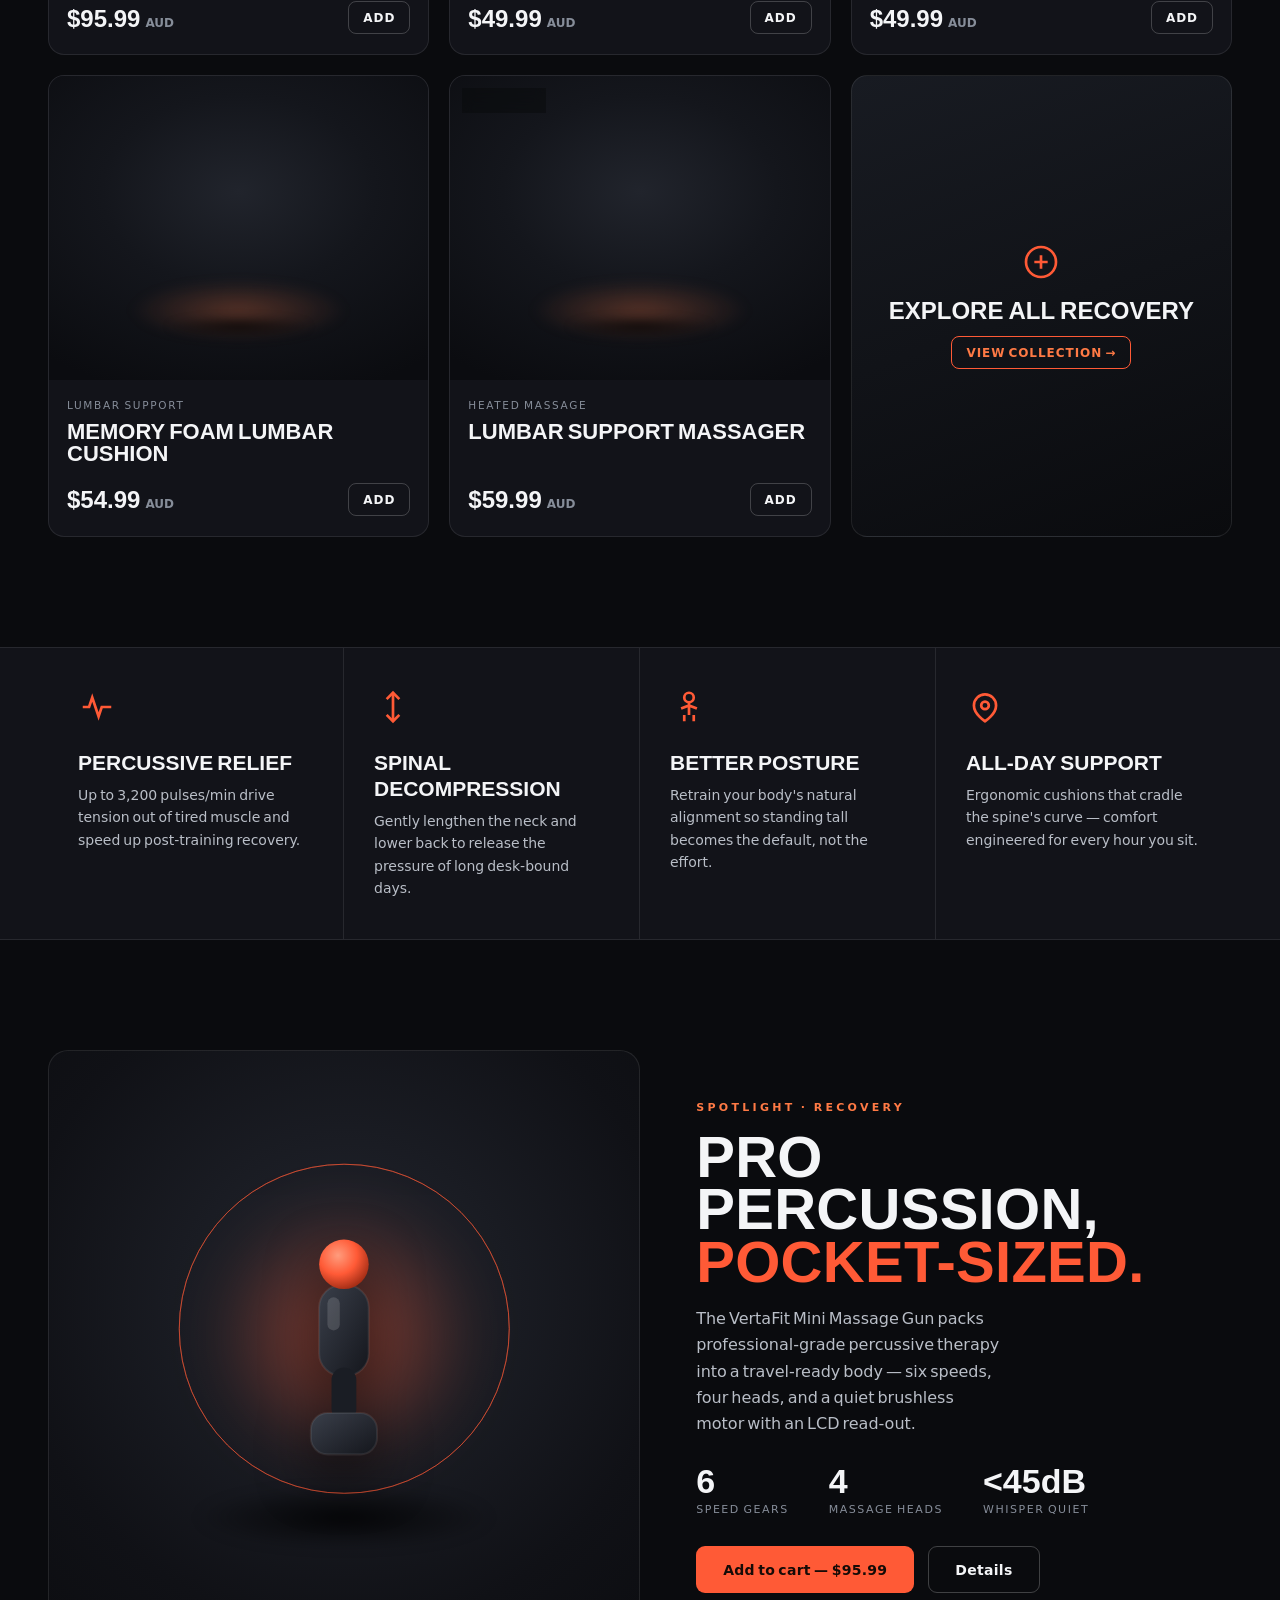
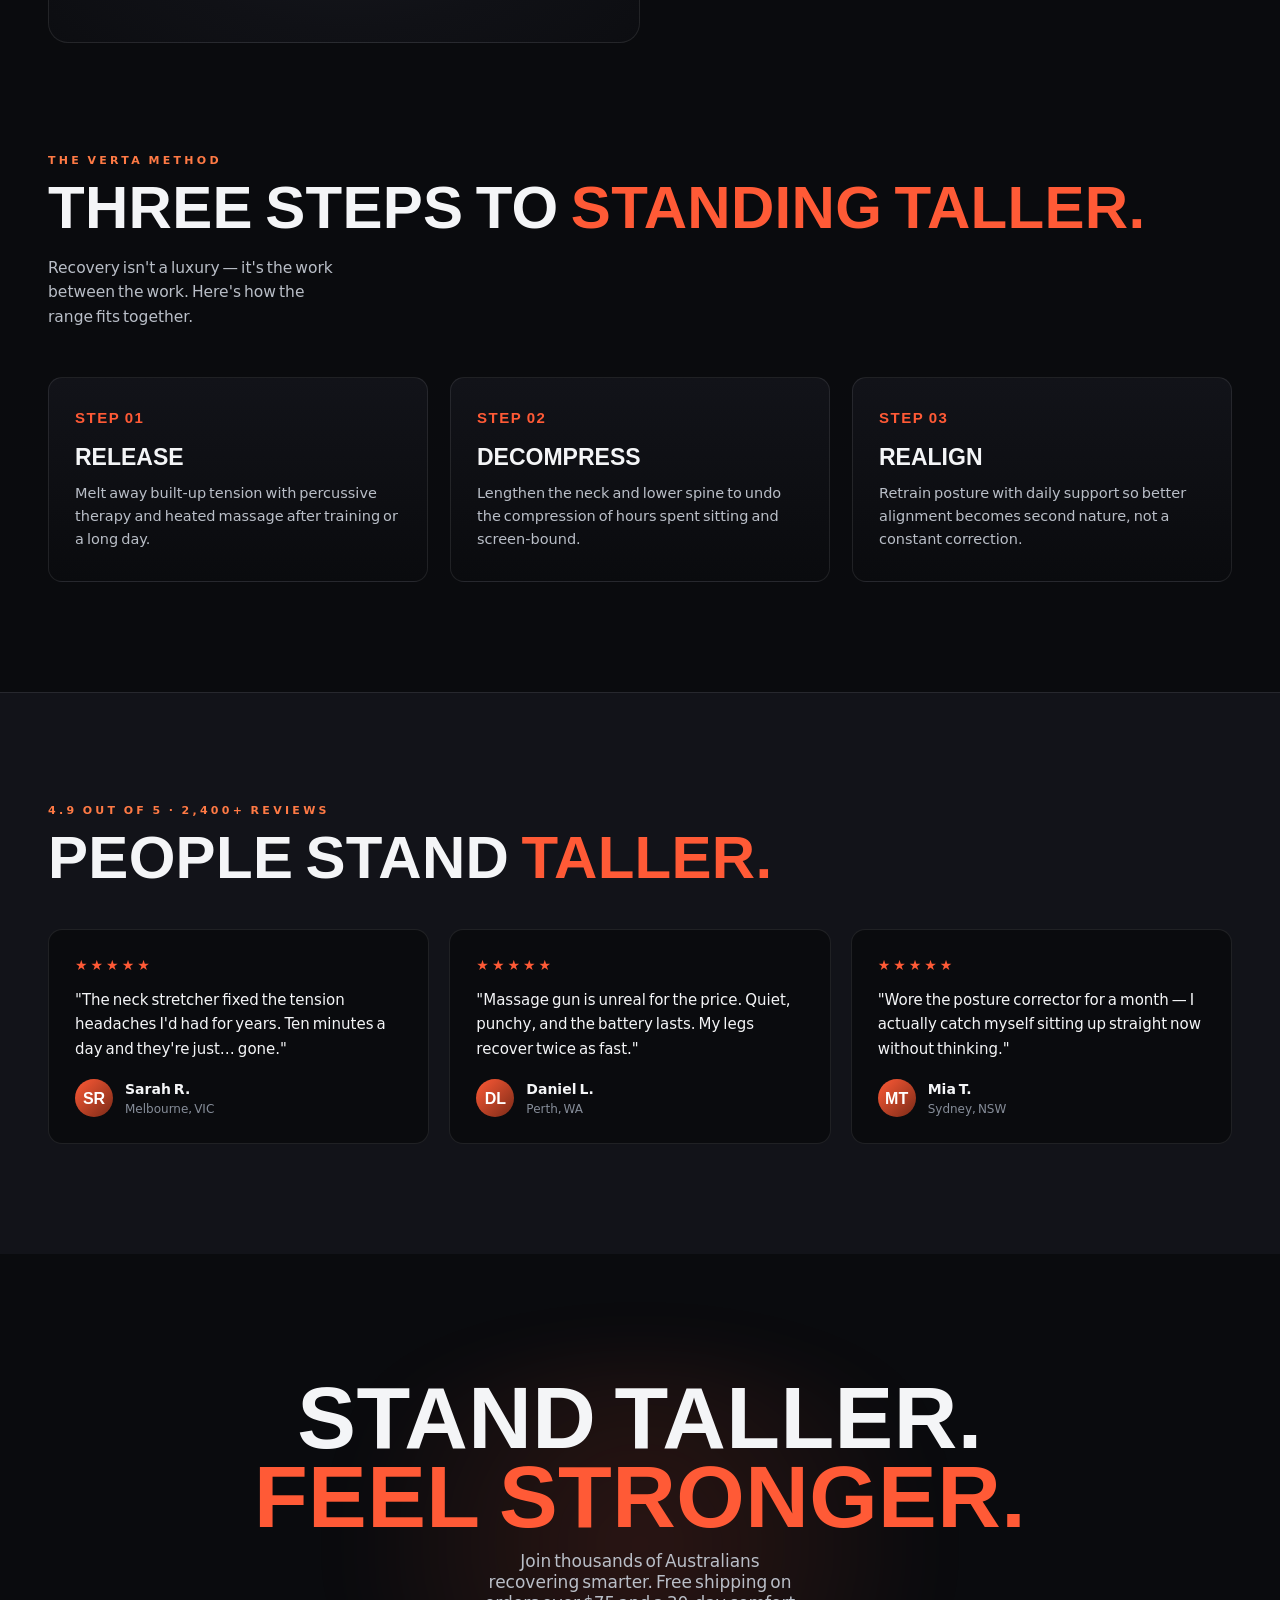
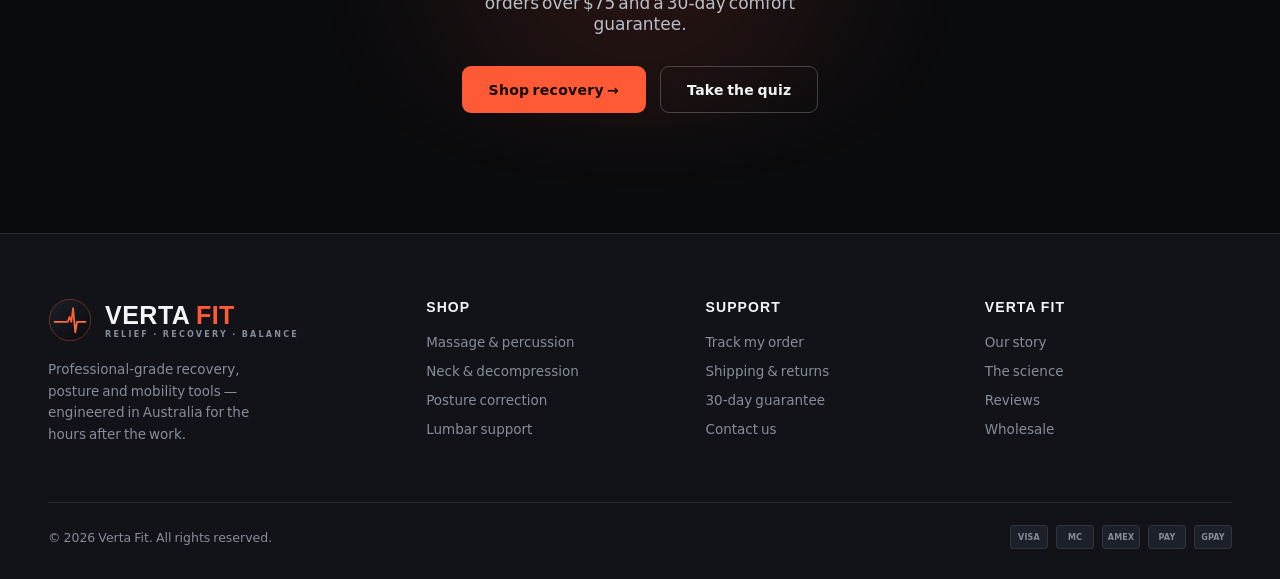
==== commit 88e2290a: "Homepage: slower hero pulse, scroll + text animations, 3D-style product covers - Hero EKG pulse slow" ====
--- a/design/prototypes/index.html
+++ b/design/prototypes/index.html
@@ -9,7 +9,7 @@
     --obsidian:#0a0b0e; --carbon:#121319; --carbon-2:#181b22; --panel:#1c2028;
     --white:#f4f5f7; --mist:#b9bec7; --muted:#868d99; --line:rgba(255,255,255,.09);
     --ember:#ff5a36; --ember-lt:#ff7a45; --ember-dim:rgba(255,90,54,.14);
-    --maxw:1240px;
+    --maxw:1240px; --ease:cubic-bezier(.16,.8,.3,1);
     --f-disp:'Barlow Condensed',sans-serif; --f-body:'Barlow',system-ui,sans-serif;
   }
   *{box-sizing:border-box}
@@ -22,11 +22,27 @@
   .eyebrow{font-family:var(--f-body); font-weight:600; text-transform:uppercase; letter-spacing:.3em; font-size:11px; color:var(--ember-lt)}
   .display{font-family:var(--f-disp); font-weight:700; text-transform:uppercase; line-height:.9; letter-spacing:.005em}
   .btn{display:inline-flex; align-items:center; gap:10px; font-family:var(--f-body); font-weight:700; letter-spacing:.02em;
-    font-size:14px; padding:14px 26px; border-radius:9px; cursor:pointer; border:1px solid transparent; transition:transform .15s ease, background .2s ease, border-color .2s}
+    font-size:14px; padding:14px 26px; border-radius:9px; cursor:pointer; border:1px solid transparent; transition:transform .15s var(--ease), background .2s, border-color .2s}
   .btn-ember{background:var(--ember); color:#160b07}
   .btn-ember:hover{background:var(--ember-lt); transform:translateY(-2px)}
   .btn-ghost{background:transparent; color:var(--white); border-color:rgba(255,255,255,.22)}
   .btn-ghost:hover{border-color:var(--ember); color:var(--ember-lt)}
+
+  /* ---------- SCROLL REVEAL ---------- */
+  [data-reveal]{opacity:0; transform:translateY(28px); transition:opacity .8s var(--ease), transform .8s var(--ease)}
+  [data-reveal].in{opacity:1; transform:none}
+  [data-stagger] > *{opacity:0; transform:translateY(26px); transition:opacity .7s var(--ease), transform .7s var(--ease)}
+  [data-stagger].in > *{opacity:1; transform:none}
+  [data-stagger].in > *:nth-child(1){transition-delay:.00s}
+  [data-stagger].in > *:nth-child(2){transition-delay:.07s}
+  [data-stagger].in > *:nth-child(3){transition-delay:.14s}
+  [data-stagger].in > *:nth-child(4){transition-delay:.21s}
+  [data-stagger].in > *:nth-child(5){transition-delay:.28s}
+  [data-stagger].in > *:nth-child(6){transition-delay:.35s}
+  /* heading clip-reveal */
+  .reveal-head{display:inline-block; overflow:hidden; vertical-align:bottom}
+  .reveal-head > span{display:inline-block; transform:translateY(110%); transition:transform .9s var(--ease)}
+  .in .reveal-head > span, .reveal-head.in > span{transform:none}
 
   /* ---------------- HEADER ---------------- */
   .hdr{position:absolute; inset:0 0 auto 0; z-index:20; padding:22px 0}
@@ -52,8 +68,19 @@
                linear-gradient(90deg, var(--obsidian) 12%, rgba(10,11,14,.5) 55%, rgba(10,11,14,.2) 100%),
                linear-gradient(0deg, var(--obsidian), transparent 30%)}
   .hero .container{position:relative; z-index:3; width:100%; padding-top:90px}
-  .hero .eyebrow{margin-bottom:20px}
+  /* load-in animation for hero pieces */
+  .hero .rise{opacity:0; transform:translateY(24px); animation:rise .9s var(--ease) forwards}
+  .hero .eyebrow{margin-bottom:20px; animation-delay:.15s}
+  .hero .lead{animation-delay:.72s}
+  .hero .cta-row{animation-delay:.85s}
+  .hero .stats{animation-delay:.98s}
+  @keyframes rise{to{opacity:1; transform:none}}
   .hero h1{margin:0; font-size:clamp(52px,10vw,128px)}
+  .hero h1 .ln{display:block; overflow:hidden}
+  .hero h1 .ln > span{display:inline-block; transform:translateY(105%); animation:lineUp 1s var(--ease) forwards}
+  .hero h1 .ln:nth-child(1) > span{animation-delay:.28s}
+  .hero h1 .ln:nth-child(2) > span{animation-delay:.42s}
+  @keyframes lineUp{to{transform:none}}
   .hero h1 .em{color:var(--ember)}
   .hero p.lead{max-width:38ch; color:var(--mist); font-size:clamp(16px,1.5vw,19px); line-height:1.55; margin:24px 0 34px}
   .hero .cta-row{display:flex; gap:14px; flex-wrap:wrap}
@@ -61,13 +88,13 @@
   .hero .stat b{font-family:var(--f-disp); font-weight:700; font-size:40px; line-height:1; display:block}
   .hero .stat span{font-size:11px; text-transform:uppercase; letter-spacing:.16em; color:var(--muted)}
   .scrollcue{position:absolute; bottom:26px; left:50%; transform:translateX(-50%); z-index:3; color:var(--muted);
-    font-size:10px; letter-spacing:.24em; text-transform:uppercase; display:flex; flex-direction:column; align-items:center; gap:8px}
+    font-size:10px; letter-spacing:.24em; text-transform:uppercase; display:flex; flex-direction:column; align-items:center; gap:8px; opacity:0; animation:rise .8s var(--ease) 1.3s forwards}
   .scrollcue .ln{width:1px; height:34px; background:linear-gradient(var(--ember),transparent); animation:cue 2s ease-in-out infinite}
   @keyframes cue{0%,100%{opacity:.3;transform:scaleY(.6)}50%{opacity:1;transform:scaleY(1)}}
 
   /* marquee band */
   .marquee{border-top:1px solid var(--line); border-bottom:1px solid var(--line); background:var(--carbon); overflow:hidden; padding:16px 0}
-  .marquee .track{display:flex; gap:52px; white-space:nowrap; animation:scrollx 26s linear infinite; font-family:var(--f-disp); text-transform:uppercase; font-weight:700; font-size:19px; letter-spacing:.04em; color:#3a3f49}
+  .marquee .track{display:flex; gap:52px; white-space:nowrap; animation:scrollx 32s linear infinite; font-family:var(--f-disp); text-transform:uppercase; font-weight:700; font-size:19px; letter-spacing:.04em; color:#3a3f49}
   .marquee .track span{display:inline-flex; align-items:center; gap:52px}
   .marquee .track b{color:var(--mist); font-weight:700}
   .marquee .track i{color:var(--ember); font-style:normal}
@@ -80,19 +107,29 @@
   .sechead h2 .em{color:var(--ember)}
   .sechead p{color:var(--mist); max-width:42ch; margin:0; font-size:15.5px; line-height:1.6}
 
-  /* ---------------- PRODUCT GRID ---------------- */
+  /* ---------------- PRODUCT GRID (3D pedestal covers) ---------------- */
   .prodgrid{display:grid; grid-template-columns:repeat(3,1fr); gap:20px}
   @media(max-width:900px){ .prodgrid{grid-template-columns:repeat(2,1fr)} }
   @media(max-width:600px){ .prodgrid{grid-template-columns:1fr} }
   .card{position:relative; background:var(--carbon); border:1px solid var(--line); border-radius:16px; overflow:hidden;
-    transition:transform .25s ease, border-color .25s; display:flex; flex-direction:column}
-  .card:hover{transform:translateY(-5px); border-color:rgba(255,90,54,.4)}
-  .card .art{aspect-ratio:4/3.2; position:relative; display:grid; place-items:center; overflow:hidden}
-  .card .art svg.pi{width:52%; height:52%; position:relative; z-index:2; color:var(--white)}
-  .card .art .blob{position:absolute; width:120%; aspect-ratio:1; border-radius:50%; filter:blur(30px); opacity:.5}
-  .card:hover .art .blob{opacity:.75}
+    transition:transform .3s var(--ease), border-color .3s; display:flex; flex-direction:column}
+  .card:hover{border-color:rgba(255,90,54,.4)}
+  .card .art{aspect-ratio:4/3.2; position:relative; overflow:hidden; perspective:900px;
+    background:radial-gradient(80% 70% at 50% 38%, #21242c 0%, #14161c 45%, #0b0c10 100%)}
+  .card .art .floor{position:absolute; left:50%; top:64%; width:74%; height:26%; transform:translateX(-50%);
+    background:radial-gradient(closest-side, rgba(255,122,69,.28), transparent 78%); filter:blur(6px)}
+  .card .art .contact{position:absolute; left:50%; top:78%; width:52%; height:9%; transform:translateX(-50%);
+    background:radial-gradient(closest-side, rgba(0,0,0,.7), transparent 75%); filter:blur(4px)}
+  .card .art .prod{position:absolute; inset:0; display:grid; place-items:center; transform-style:preserve-3d;
+    transition:transform .35s var(--ease); will-change:transform}
+  .card .art .prod svg{width:56%; height:56%; filter:drop-shadow(0 18px 22px rgba(0,0,0,.55))}
+  .card .art .prod .rim{animation:float3d 6s ease-in-out infinite}
+  @keyframes float3d{0%,100%{transform:translateY(0)}50%{transform:translateY(-8px)}}
   .card .tag{position:absolute; top:12px; left:12px; z-index:3; font-size:10px; font-weight:700; text-transform:uppercase;
     letter-spacing:.12em; padding:5px 9px; border-radius:6px; background:rgba(10,11,14,.55); backdrop-filter:blur(6px); color:var(--ember-lt); border:1px solid rgba(255,90,54,.3)}
+  .card .spin-hint{position:absolute; bottom:10px; left:50%; transform:translateX(-50%); z-index:3; font-size:9.5px;
+    letter-spacing:.18em; text-transform:uppercase; color:var(--muted); display:flex; align-items:center; gap:6px; opacity:0; transition:opacity .3s}
+  .card:hover .spin-hint{opacity:1}
   .card .body{padding:18px 18px 20px; display:flex; flex-direction:column; gap:6px; flex:1}
   .card .cat{font-size:10.5px; text-transform:uppercase; letter-spacing:.16em; color:var(--muted)}
   .card h3{font-family:var(--f-disp); font-weight:700; text-transform:uppercase; font-size:22px; line-height:1; margin:2px 0 0}
@@ -115,19 +152,42 @@
   .ben h4{font-family:var(--f-disp); font-weight:700; text-transform:uppercase; font-size:21px; margin:0 0 9px}
   .ben p{color:var(--mist); font-size:14px; line-height:1.6; margin:0}
 
-  /* ---------------- SPOTLIGHT ---------------- */
+  /* ---------------- SPOTLIGHT (interactive 3D) ---------------- */
   .spot{position:relative; overflow:hidden}
   .spot .grid{display:grid; grid-template-columns:1.05fr .95fr; gap:56px; align-items:center}
   @media(max-width:880px){ .spot .grid{grid-template-columns:1fr; gap:36px} }
   .spot .stage{position:relative; aspect-ratio:1/1; border-radius:20px; overflow:hidden; border:1px solid var(--line);
-    background:radial-gradient(90% 90% at 50% 45%, #23262f, #101116 60%, #0a0b0e)}
-  .spot .stage .ring{position:absolute; inset:0; margin:auto; border-radius:50%; border:1.5px solid rgba(255,90,54,.5)}
-  .spot .stage .r1{width:60%; aspect-ratio:1; animation:sppulse 3.4s ease-out infinite}
-  .spot .stage .r2{width:60%; aspect-ratio:1; animation:sppulse 3.4s ease-out infinite 1.7s}
-  @keyframes sppulse{0%{transform:scale(.7);opacity:.9}100%{transform:scale(1.7);opacity:0}}
-  .spot .stage .device{position:absolute; inset:0; margin:auto; width:34%; height:34%; color:var(--white)}
-  .spot .stage .glow{position:absolute; inset:0; margin:auto; width:44%; aspect-ratio:1; border-radius:50%;
-    background:radial-gradient(circle,var(--ember),transparent 65%); filter:blur(24px); opacity:.55}
+    background:radial-gradient(90% 90% at 50% 42%, #23262f, #101116 62%, #0a0b0e)}
+  .spot .stage.grabbing{cursor:grabbing}
+  .spot .stage .glow{position:absolute; left:50%; top:48%; transform:translate(-50%,-50%); width:52%; aspect-ratio:1; border-radius:50%;
+    background:radial-gradient(circle,var(--ember),transparent 62%); filter:blur(30px); opacity:.5}
+  .spot .stage .floorline{position:absolute; left:50%; top:72%; width:66%; height:14%; transform:translateX(-50%);
+    background:radial-gradient(closest-side, rgba(0,0,0,.75), transparent 76%); filter:blur(6px)}
+  .spot .scene{position:absolute; inset:0; margin:auto; transform-style:preserve-3d}
+  .spot .obj{position:absolute; left:50%; top:50%; transform-style:preserve-3d; transform:translate(-50%,-50%) rotateX(-10deg) rotateY(0deg)}
+  .spot .obj .seg{position:absolute; left:50%; top:50%;
+    background:linear-gradient(180deg,#2b2f39 0%,#1a1d24 46%,#0d0e12 100%);
+    box-shadow:inset 0 0 14px rgba(0,0,0,.55)}
+  .spot .obj .head{position:absolute; left:50%; top:50%; width:96px; height:96px; border-radius:50%;
+    transform:translate(-50%,-50%) translateY(-120px);
+    background:radial-gradient(35% 35% at 38% 32%, #3a3f4a, #171a21 70%); box-shadow:inset -8px -10px 22px rgba(0,0,0,.6), 0 0 0 2px rgba(255,90,54,.35)}
+  .spot .obj .tip{position:absolute; left:50%; top:50%; width:44px; height:44px; border-radius:50%;
+    transform:translate(-50%,-50%) translateY(-160px); background:radial-gradient(circle at 40% 35%, #ffb199, var(--ember) 55%, #b83417);
+    box-shadow:0 0 26px rgba(255,90,54,.7)}
+  .spot .obj .ring{position:absolute; left:50%; top:50%; width:150px; height:150px; border-radius:50%;
+    transform:translate(-50%,-50%) rotateX(78deg); border:2px solid rgba(255,90,54,.4)}
+  .spot .badge360{position:absolute; top:14px; right:14px; z-index:5; display:flex; align-items:center; gap:7px;
+    font-size:10.5px; letter-spacing:.14em; text-transform:uppercase; color:var(--mist);
+    background:rgba(10,11,14,.5); border:1px solid var(--line); padding:7px 11px; border-radius:999px; backdrop-filter:blur(6px)}
+  .spot .badge360 svg{width:14px;height:14px; color:var(--ember)}
+  .spot .drag-note{position:absolute; bottom:14px; left:50%; transform:translateX(-50%); z-index:5; font-size:10px;
+    letter-spacing:.16em; text-transform:uppercase; color:var(--muted)}
+  .spot .pring{position:absolute; left:50%; top:47%; width:56%; aspect-ratio:1; transform:translate(-50%,-50%); border-radius:50%; border:1.5px solid rgba(255,90,54,.5)}
+  .spot .pring.r1{animation:sppulse 3.8s ease-out infinite}
+  .spot .pring.r2{animation:sppulse 3.8s ease-out infinite 1.9s}
+  @keyframes sppulse{0%{transform:translate(-50%,-50%) scale(.62);opacity:.9}100%{transform:translate(-50%,-50%) scale(1.28);opacity:0}}
+  .spot .spot-device{position:absolute; inset:0; display:grid; place-items:center}
+  .spot .spot-device svg{width:42%; filter:drop-shadow(0 20px 26px rgba(0,0,0,.6)); animation:float3d 6s ease-in-out infinite}
   .spot h2{font-size:clamp(34px,5vw,58px); margin:14px 0 0}
   .spot h2 .em{color:var(--ember)}
   .spot p{color:var(--mist); font-size:16px; line-height:1.65; margin:20px 0 26px; max-width:44ch}
@@ -181,6 +241,9 @@
 
   @media (prefers-reduced-motion: reduce){
     *{animation:none !important; scroll-behavior:auto !important}
+    [data-reveal],[data-stagger] > *{opacity:1 !important; transform:none !important}
+    .hero .rise,.hero h1 .ln > span,.scrollcue{opacity:1 !important; transform:none !important}
+    .reveal-head > span{transform:none !important}
   }
 </style>
 
@@ -223,14 +286,17 @@
     <canvas id="pulse"></canvas>
     <div class="veil"></div>
     <div class="container">
-      <div class="eyebrow">Professional-grade recovery</div>
-      <h1 class="display">Recover<br>like you <span class="em">train.</span></h1>
-      <p class="lead">Percussion, decompression and alignment tools engineered for the hours after the work — so you show up stronger tomorrow.</p>
-      <div class="cta-row">
+      <div class="eyebrow rise">Professional-grade recovery</div>
+      <h1 class="display">
+        <span class="ln"><span>Recover</span></span>
+        <span class="ln"><span>like you <span class="em">train.</span></span></span>
+      </h1>
+      <p class="lead rise">Percussion, decompression and alignment tools engineered for the hours after the work — so you show up stronger tomorrow.</p>
+      <div class="cta-row rise">
         <a class="btn btn-ember" href="#shop">Shop the range →</a>
         <a class="btn btn-ghost" href="#recovery">How it works</a>
       </div>
-      <div class="stats">
+      <div class="stats rise">
         <div class="stat"><b>3,200</b><span>PPM percussion</span></div>
         <div class="stat"><b>10k+</b><span>Bodies recovered</span></div>
         <div class="stat"><b>4.9★</b><span>Avg. rating</span></div>
@@ -250,18 +316,31 @@
   <!-- ============ PRODUCTS ============ -->
   <section class="blk" id="shop">
     <div class="container">
-      <div class="sechead">
+      <div class="sechead" data-reveal>
         <div>
           <div class="eyebrow">The range</div>
           <h2 class="display">Built to <span class="em">bounce back.</span></h2>
         </div>
         <p>Five tools that target the places training, sitting and stress hit hardest — neck, spine, lower back and muscle.</p>
       </div>
-      <div class="prodgrid">
+      <div class="prodgrid" data-reveal data-stagger>
         <!-- Massage Gun -->
         <a class="card" href="#">
-          <div class="art"><div class="blob" style="background:#ff5a36"></div>
-            <svg class="pi" viewBox="0 0 64 64" fill="none" stroke="currentColor" stroke-width="2.4" stroke-linecap="round" stroke-linejoin="round"><rect x="26" y="8" width="12" height="22" rx="4"/><path d="M32 30v10"/><rect x="24" y="40" width="16" height="16" rx="4"/><path d="M40 46h8M40 50h6"/><circle cx="32" cy="16" r="3"/></svg>
+          <div class="art tilt">
+            <div class="floor"></div><div class="contact"></div>
+            <div class="prod"><div class="rim">
+              <svg viewBox="0 0 120 120" fill="none">
+                <defs>
+                  <linearGradient id="mg-b" x1="0" y1="0" x2="1" y2="1"><stop offset="0" stop-color="#3a3f4a"/><stop offset="1" stop-color="#14161c"/></linearGradient>
+                  <radialGradient id="mg-h" cx="38%" cy="32%" r="70%"><stop offset="0" stop-color="#ff9c7d"/><stop offset="55%" stop-color="#ff5a36"/><stop offset="100%" stop-color="#a52e16"/></radialGradient>
+                </defs>
+                <rect x="48" y="30" width="24" height="44" rx="11" fill="url(#mg-b)" stroke="rgba(255,255,255,.08)"/>
+                <rect x="54" y="70" width="12" height="26" rx="6" fill="#1a1d24"/>
+                <rect x="44" y="92" width="32" height="20" rx="8" fill="url(#mg-b)" stroke="rgba(255,255,255,.08)"/>
+                <circle cx="60" cy="20" r="12" fill="url(#mg-h)"/>
+                <rect x="52" y="36" width="6" height="16" rx="3" fill="rgba(255,255,255,.14)"/>
+              </svg>
+            </div></div>
           </div>
           <span class="tag">Bestseller</span>
           <div class="body">
@@ -272,8 +351,16 @@
         </a>
         <!-- Neck Pillow -->
         <a class="card" href="#">
-          <div class="art"><div class="blob" style="background:#3aa0ff"></div>
-            <svg class="pi" viewBox="0 0 64 64" fill="none" stroke="currentColor" stroke-width="2.4" stroke-linecap="round" stroke-linejoin="round"><path d="M16 44c0-14 8-24 16-24s16 10 16 24"/><path d="M12 44h40"/><path d="M22 44v6M42 44v6"/></svg>
+          <div class="art tilt">
+            <div class="floor"></div><div class="contact"></div>
+            <div class="prod"><div class="rim">
+              <svg viewBox="0 0 120 120" fill="none">
+                <defs><linearGradient id="np" x1="0" y1="0" x2="0" y2="1"><stop offset="0" stop-color="#4a5058"/><stop offset="1" stop-color="#191c22"/></linearGradient></defs>
+                <path d="M30 84 C30 44 44 30 60 30 C76 30 90 44 90 84 L74 84 C74 54 68 46 60 46 C52 46 46 54 46 84 Z" fill="url(#np)" stroke="rgba(255,255,255,.08)"/>
+                <ellipse cx="60" cy="86" rx="34" ry="7" fill="#0d0e12"/>
+                <path d="M40 60 C46 52 74 52 80 60" stroke="rgba(255,122,69,.4)" stroke-width="2" fill="none"/>
+              </svg>
+            </div></div>
           </div>
           <div class="body">
             <span class="cat">Neck decompression</span>
@@ -283,8 +370,17 @@
         </a>
         <!-- Posture Corrector -->
         <a class="card" href="#">
-          <div class="art"><div class="blob" style="background:#7a5cff"></div>
-            <svg class="pi" viewBox="0 0 64 64" fill="none" stroke="currentColor" stroke-width="2.4" stroke-linecap="round" stroke-linejoin="round"><circle cx="32" cy="14" r="6"/><path d="M32 20v22"/><path d="M20 26l12 6 12-6M20 42l12-6 12 6"/><path d="M24 42v8M40 42v8"/></svg>
+          <div class="art tilt">
+            <div class="floor"></div><div class="contact"></div>
+            <div class="prod"><div class="rim">
+              <svg viewBox="0 0 120 120" fill="none">
+                <defs><linearGradient id="pc" x1="0" y1="0" x2="1" y2="1"><stop offset="0" stop-color="#40454f"/><stop offset="1" stop-color="#15171d"/></linearGradient></defs>
+                <path d="M46 34 h28 l-6 16 h-16 z" fill="url(#pc)"/>
+                <path d="M40 50 c20 -6 40 -6 40 0 l-6 40 c-14 6 -14 6 -28 0 z" fill="url(#pc)" stroke="rgba(255,255,255,.07)"/>
+                <path d="M50 52 l20 34 M70 52 l-20 34" stroke="rgba(255,122,69,.5)" stroke-width="3" stroke-linecap="round"/>
+                <ellipse cx="60" cy="96" rx="26" ry="6" fill="#0d0e12"/>
+              </svg>
+            </div></div>
           </div>
           <span class="tag">Posture</span>
           <div class="body">
@@ -295,8 +391,16 @@
         </a>
         <!-- Lumbar Cushion -->
         <a class="card" href="#">
-          <div class="art"><div class="blob" style="background:#25c9a0"></div>
-            <svg class="pi" viewBox="0 0 64 64" fill="none" stroke="currentColor" stroke-width="2.4" stroke-linecap="round" stroke-linejoin="round"><path d="M18 20c14-6 28-6 28 8 0 16-14 18-28 12z"/><path d="M18 20v20"/></svg>
+          <div class="art tilt">
+            <div class="floor"></div><div class="contact"></div>
+            <div class="prod"><div class="rim">
+              <svg viewBox="0 0 120 120" fill="none">
+                <defs><linearGradient id="lc" x1="0" y1="0" x2="0" y2="1"><stop offset="0" stop-color="#454b53"/><stop offset="1" stop-color="#181b21"/></linearGradient></defs>
+                <path d="M32 46 C56 34 88 36 90 60 C92 84 64 92 40 82 C30 78 28 54 32 46 Z" fill="url(#lc)" stroke="rgba(255,255,255,.08)"/>
+                <path d="M40 50 C58 44 78 46 82 62" stroke="rgba(255,255,255,.12)" stroke-width="2" fill="none"/>
+                <ellipse cx="58" cy="90" rx="30" ry="6" fill="#0d0e12"/>
+              </svg>
+            </div></div>
           </div>
           <div class="body">
             <span class="cat">Lumbar support</span>
@@ -306,8 +410,17 @@
         </a>
         <!-- Lumbar Massager -->
         <a class="card" href="#">
-          <div class="art"><div class="blob" style="background:#ff8a3a"></div>
-            <svg class="pi" viewBox="0 0 64 64" fill="none" stroke="currentColor" stroke-width="2.4" stroke-linecap="round" stroke-linejoin="round"><rect x="16" y="18" width="32" height="28" rx="10"/><path d="M24 32c2-3 4-3 6 0s4 3 6 0 4-3 6 0"/></svg>
+          <div class="art tilt">
+            <div class="floor"></div><div class="contact"></div>
+            <div class="prod"><div class="rim">
+              <svg viewBox="0 0 120 120" fill="none">
+                <defs><linearGradient id="lm" x1="0" y1="0" x2="1" y2="1"><stop offset="0" stop-color="#43484f"/><stop offset="1" stop-color="#15171d"/></linearGradient></defs>
+                <rect x="30" y="38" width="60" height="48" rx="18" fill="url(#lm)" stroke="rgba(255,255,255,.08)"/>
+                <circle cx="47" cy="58" r="7" fill="url(#mg-h)"/><circle cx="73" cy="58" r="7" fill="url(#mg-h)"/>
+                <path d="M40 74 c6 -6 10 -6 16 0 s10 6 16 0" stroke="rgba(255,122,69,.5)" stroke-width="2.5" fill="none"/>
+                <ellipse cx="60" cy="92" rx="30" ry="6" fill="#0d0e12"/>
+              </svg>
+            </div></div>
           </div>
           <span class="tag">Massage</span>
           <div class="body">
@@ -331,7 +444,7 @@
   <!-- ============ BENEFITS ============ -->
   <section class="benefits" id="recovery">
     <div class="container" style="padding-top:0;padding-bottom:0">
-      <div class="bengrid">
+      <div class="bengrid" data-reveal data-stagger>
         <div class="ben">
           <svg class="ic" viewBox="0 0 24 24" fill="none" stroke="currentColor" stroke-width="1.7"><path d="M3 12h4l2-6 4 12 2-6h6"/></svg>
           <h4>Percussive relief</h4>
@@ -356,16 +469,25 @@
     </div>
   </section>
 
-  <!-- ============ SPOTLIGHT ============ -->
+  <!-- ============ SPOTLIGHT (interactive 3D) ============ -->
   <section class="blk spot" id="posture">
     <div class="container">
       <div class="grid">
-        <div class="stage">
+        <div class="stage" data-reveal>
           <div class="glow"></div>
-          <div class="ring r1"></div><div class="ring r2"></div>
-          <svg class="device" viewBox="0 0 64 64" fill="none" stroke="currentColor" stroke-width="2" stroke-linecap="round" stroke-linejoin="round"><rect x="26" y="6" width="12" height="24" rx="4"/><path d="M32 30v9"/><rect x="23" y="39" width="18" height="18" rx="5"/><circle cx="32" cy="15" r="3.2"/></svg>
-        </div>
-        <div>
+          <div class="floorline"></div>
+          <div class="pring r1"></div><div class="pring r2"></div>
+          <div class="spot-device">
+            <svg viewBox="0 0 120 120" fill="none">
+              <rect x="48" y="30" width="24" height="44" rx="11" fill="url(#mg-b)" stroke="rgba(255,255,255,.08)"/>
+              <rect x="54" y="70" width="12" height="26" rx="6" fill="#1a1d24"/>
+              <rect x="44" y="92" width="32" height="20" rx="8" fill="url(#mg-b)" stroke="rgba(255,255,255,.08)"/>
+              <circle cx="60" cy="20" r="12" fill="url(#mg-h)"/>
+              <rect x="52" y="36" width="6" height="16" rx="3" fill="rgba(255,255,255,.14)"/>
+            </svg>
+          </div>
+        </div>
+        <div data-reveal>
           <div class="eyebrow">Spotlight · Recovery</div>
           <h2 class="display">Pro percussion, <span class="em">pocket-sized.</span></h2>
           <p>The VertaFit Mini Massage Gun packs professional-grade percussive therapy into a travel-ready body — six speeds, four heads, and a quiet brushless motor with an LCD read-out.</p>
@@ -374,7 +496,7 @@
             <div class="s"><b>4</b><span>Massage heads</span></div>
             <div class="s"><b>&lt;45dB</b><span>Whisper quiet</span></div>
           </div>
-          <div class="cta-row"><a class="btn btn-ember" href="#">Add to cart — $95.99</a><a class="btn btn-ghost" href="#">Details</a></div>
+          <div class="cta-row" style="display:flex;gap:14px;flex-wrap:wrap"><a class="btn btn-ember" href="#">Add to cart — $95.99</a><a class="btn btn-ghost" href="#">Details</a></div>
         </div>
       </div>
     </div>
@@ -383,11 +505,11 @@
   <!-- ============ STEPS ============ -->
   <section class="blk" id="about" style="padding-top:0">
     <div class="container">
-      <div class="sechead">
+      <div class="sechead" data-reveal>
         <div><div class="eyebrow">The Verta method</div><h2 class="display">Three steps to <span class="em">standing taller.</span></h2></div>
         <p>Recovery isn't a luxury — it's the work between the work. Here's how the range fits together.</p>
       </div>
-      <div class="steps">
+      <div class="steps" data-reveal data-stagger>
         <div class="step"><div class="n">STEP 01</div><h4>Release</h4><p>Melt away built-up tension with percussive therapy and heated massage after training or a long day.</p></div>
         <div class="step"><div class="n">STEP 02</div><h4>Decompress</h4><p>Lengthen the neck and lower spine to undo the compression of hours spent sitting and screen-bound.</p></div>
         <div class="step"><div class="n">STEP 03</div><h4>Realign</h4><p>Retrain posture with daily support so better alignment becomes second nature, not a constant correction.</p></div>
@@ -398,10 +520,10 @@
   <!-- ============ REVIEWS ============ -->
   <section class="blk reviews">
     <div class="container">
-      <div class="sechead">
+      <div class="sechead" data-reveal>
         <div><div class="eyebrow">4.9 out of 5 · 2,400+ reviews</div><h2 class="display">People stand <span class="em">taller.</span></h2></div>
       </div>
-      <div class="revgrid">
+      <div class="revgrid" data-reveal data-stagger>
         <div class="rev"><div class="stars">★★★★★</div><p>"The neck stretcher fixed the tension headaches I'd had for years. Ten minutes a day and they're just… gone."</p><div class="who"><div class="av">SR</div><div><b>Sarah R.</b><span>Melbourne, VIC</span></div></div></div>
         <div class="rev"><div class="stars">★★★★★</div><p>"Massage gun is unreal for the price. Quiet, punchy, and the battery lasts. My legs recover twice as fast."</p><div class="who"><div class="av">DL</div><div><b>Daniel L.</b><span>Perth, WA</span></div></div></div>
         <div class="rev"><div class="stars">★★★★★</div><p>"Wore the posture corrector for a month — I actually catch myself sitting up straight now without thinking."</p><div class="who"><div class="av">MT</div><div><b>Mia T.</b><span>Sydney, NSW</span></div></div></div>
@@ -412,7 +534,7 @@
   <!-- ============ CTA BAND ============ -->
   <section class="ctaband">
     <div class="glow"></div>
-    <div class="container">
+    <div class="container" data-reveal>
       <h2 class="display">Stand taller.<br><span class="em">Feel stronger.</span></h2>
       <p>Join thousands of Australians recovering smarter. Free shipping on orders over $75 and a 30-day comfort guarantee.</p>
       <div class="cta-row"><a class="btn btn-ember" href="#shop">Shop recovery →</a><a class="btn btn-ghost" href="#">Take the quiz</a></div>
@@ -445,62 +567,59 @@
 
 <script>
 (function(){
-  var c = document.getElementById('pulse');
-  if(!c) return;
   var reduce = window.matchMedia && window.matchMedia('(prefers-reduced-motion: reduce)').matches;
-  var ctx = c.getContext('2d'), W, H, dpr;
-  function size(){ dpr = Math.min(window.devicePixelRatio||1, 2); W = c.clientWidth; H = c.clientHeight; c.width = W*dpr; c.height = H*dpr; ctx.setTransform(dpr,0,0,dpr,0,0); }
-  size(); window.addEventListener('resize', size);
-
-  // faint particle field
-  var pts = [];
-  for(var i=0;i<46;i++){ pts.push({x:Math.random(),y:Math.random(),s:Math.random()*1.6+.3,vy:(Math.random()*.02+.01)}); }
-
-  // heartbeat waveform value at position p (0..1 across a repeating cell)
-  function beat(p){
-    // baseline flat with a QRS spike centered at 0.5
-    var d = p-0.5;
-    if(Math.abs(d)>0.16) return 0;
-    var x = d/0.16; // -1..1
-    // P-ish small bump then big spike then dip
-    return Math.exp(-Math.pow((x+0.4)*6,2))*0.12      // small pre-bump
-         - Math.exp(-Math.pow((x+0.12)*10,2))*0.16     // q dip
-         + Math.exp(-Math.pow((x)*7,2))*1.0            // R spike
-         - Math.exp(-Math.pow((x-0.14)*9,2))*0.42;     // s dip
-  }
-
-  var t=0;
-  function frame(){
-    ctx.clearRect(0,0,W,H);
-    // particles
-    for(var i=0;i<pts.length;i++){ var pt=pts[i]; if(!reduce){ pt.y-=pt.vy/60; if(pt.y<0)pt.y=1; }
-      ctx.beginPath(); ctx.arc(pt.x*W, pt.y*H, pt.s, 0, 6.283);
-      ctx.fillStyle='rgba(255,122,69,'+(0.06+pt.s*0.05)+')'; ctx.fill(); }
-
-    // pulse line
-    var midY = H*0.52, amp = Math.min(H*0.26, 190), speed = reduce?0:t*0.10;
-    ctx.beginPath();
-    for(var px=0; px<=W; px+=2){
-      var p = (px/Math.max(W,1))*2.2 + speed;   // 2.2 beats across
-      var cell = p - Math.floor(p);
-      var y = midY - beat(cell)*amp;
-      if(px===0) ctx.moveTo(px,y); else ctx.lineTo(px,y);
+
+  /* ---------- HERO PULSE CANVAS (slower) ---------- */
+  (function(){
+    var c = document.getElementById('pulse'); if(!c) return;
+    var ctx = c.getContext('2d'), W, H, dpr;
+    function size(){ dpr = Math.min(window.devicePixelRatio||1, 2); W = c.clientWidth; H = c.clientHeight; c.width = W*dpr; c.height = H*dpr; ctx.setTransform(dpr,0,0,dpr,0,0); }
+    size(); window.addEventListener('resize', size);
+    var pts = []; for(var i=0;i<46;i++){ pts.push({x:Math.random(),y:Math.random(),s:Math.random()*1.6+.3,vy:(Math.random()*.02+.01)}); }
+    function beat(p){ var d=p-0.5; if(Math.abs(d)>0.16) return 0; var x=d/0.16;
+      return Math.exp(-Math.pow((x+0.4)*6,2))*0.12 - Math.exp(-Math.pow((x+0.12)*10,2))*0.16
+           + Math.exp(-Math.pow((x)*7,2))*1.0 - Math.exp(-Math.pow((x-0.14)*9,2))*0.42; }
+    var t=0;
+    function frame(){
+      ctx.clearRect(0,0,W,H);
+      for(var i=0;i<pts.length;i++){ var pt=pts[i]; if(!reduce){ pt.y-=pt.vy/60; if(pt.y<0)pt.y=1; }
+        ctx.beginPath(); ctx.arc(pt.x*W, pt.y*H, pt.s, 0, 6.283);
+        ctx.fillStyle='rgba(255,122,69,'+(0.06+pt.s*0.05)+')'; ctx.fill(); }
+      var midY=H*0.52, amp=Math.min(H*0.26,190), speed = reduce?0.5:t*0.045;   /* slowed from 0.10 */
+      ctx.beginPath();
+      for(var px=0; px<=W; px+=2){ var p=(px/Math.max(W,1))*2.2+speed; var cell=p-Math.floor(p);
+        var y=midY-beat(cell)*amp; if(px===0)ctx.moveTo(px,y); else ctx.lineTo(px,y); }
+      var g=ctx.createLinearGradient(0,0,W,0);
+      g.addColorStop(0,'rgba(255,90,54,0)'); g.addColorStop(0.25,'rgba(255,90,54,.9)');
+      g.addColorStop(0.75,'rgba(255,122,69,1)'); g.addColorStop(1,'rgba(255,90,54,0)');
+      ctx.strokeStyle=g; ctx.lineWidth=2.4; ctx.lineJoin='round'; ctx.shadowColor='rgba(255,90,54,.8)'; ctx.shadowBlur=16; ctx.stroke(); ctx.shadowBlur=0;
+      t+=1; if(!reduce) requestAnimationFrame(frame);
     }
-    var grad = ctx.createLinearGradient(0,0,W,0);
-    grad.addColorStop(0,'rgba(255,90,54,0)'); grad.addColorStop(0.25,'rgba(255,90,54,.9)');
-    grad.addColorStop(0.75,'rgba(255,122,69,1)'); grad.addColorStop(1,'rgba(255,90,54,0)');
-    ctx.strokeStyle=grad; ctx.lineWidth=2.4; ctx.lineJoin='round'; ctx.shadowColor='rgba(255,90,54,.8)'; ctx.shadowBlur=16; ctx.stroke();
-    ctx.shadowBlur=0;
-
-    // glowing lead dot riding the wave
-    if(!reduce){
-      var lp = (0.5 + (speed%1)); var lead = lp - Math.floor(lp);
-      var lx = ((lead)/2.2)*W;  // approximate
-      var ly = midY - beat((lx/Math.max(W,1))*2.2 + speed - Math.floor((lx/Math.max(W,1))*2.2 + speed))*amp;
-    }
-    t+=1; requestAnimationFrame(frame);
-  }
-  frame();
+    frame();
+  })();
+
+  /* ---------- SCROLL REVEAL ---------- */
+  (function(){
+    var els = document.querySelectorAll('[data-reveal]');
+    if(reduce || !('IntersectionObserver' in window)){ els.forEach(function(e){e.classList.add('in');}); return; }
+    var io = new IntersectionObserver(function(entries){
+      entries.forEach(function(en){ if(en.isIntersecting){ en.target.classList.add('in'); io.unobserve(en.target); } });
+    }, { threshold:.16, rootMargin:'0px 0px -8% 0px' });
+    els.forEach(function(e){ io.observe(e); });
+  })();
+
+  /* ---------- PRODUCT CARD POINTER TILT ---------- */
+  (function(){
+    if(reduce) return;
+    document.querySelectorAll('.card .art.tilt').forEach(function(art){
+      var prod = art.querySelector('.prod');
+      art.addEventListener('mousemove', function(e){
+        var r=art.getBoundingClientRect(); var x=(e.clientX-r.left)/r.width-0.5, y=(e.clientY-r.top)/r.height-0.5;
+        prod.style.transform='rotateY('+(x*24)+'deg) rotateX('+(-y*18)+'deg)';
+      });
+      art.addEventListener('mouseleave', function(){ prod.style.transform='rotateY(0) rotateX(0)'; });
+    });
+  })();
 })();
 </script>
 </body></html>
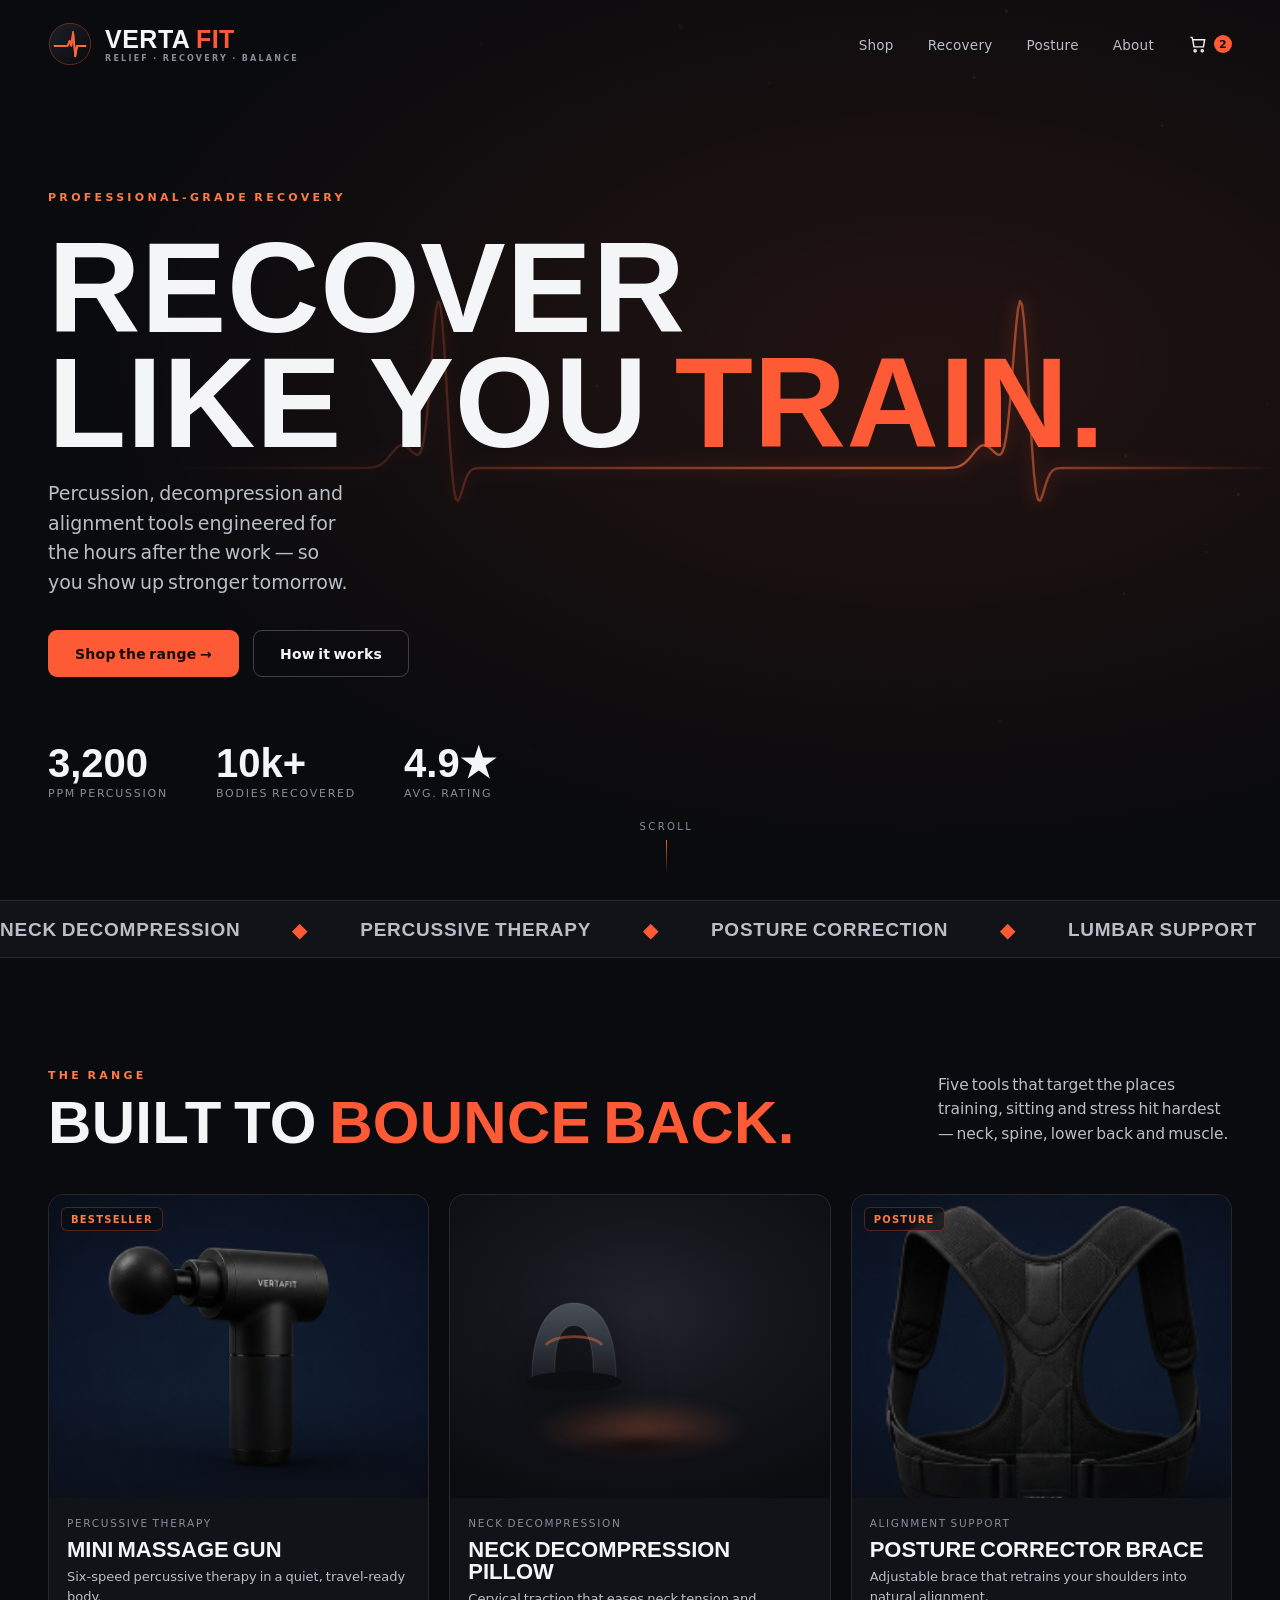
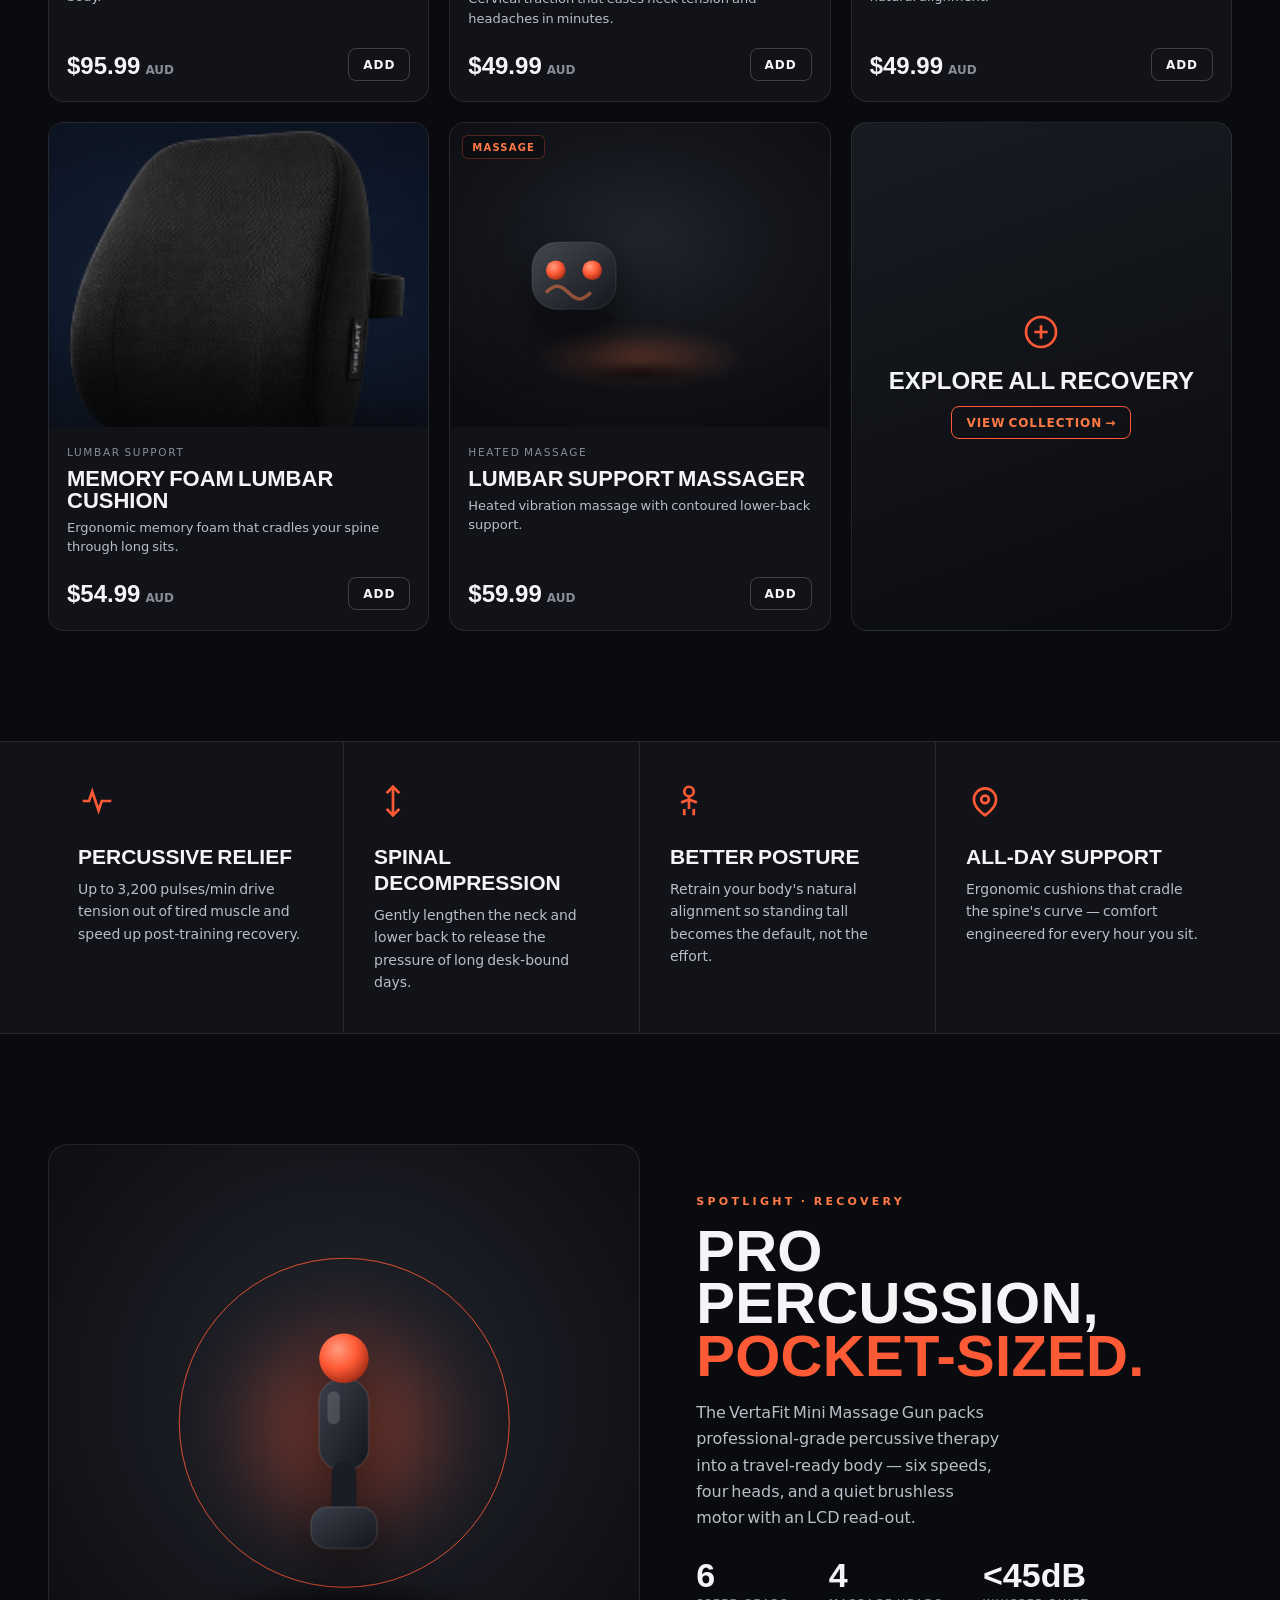
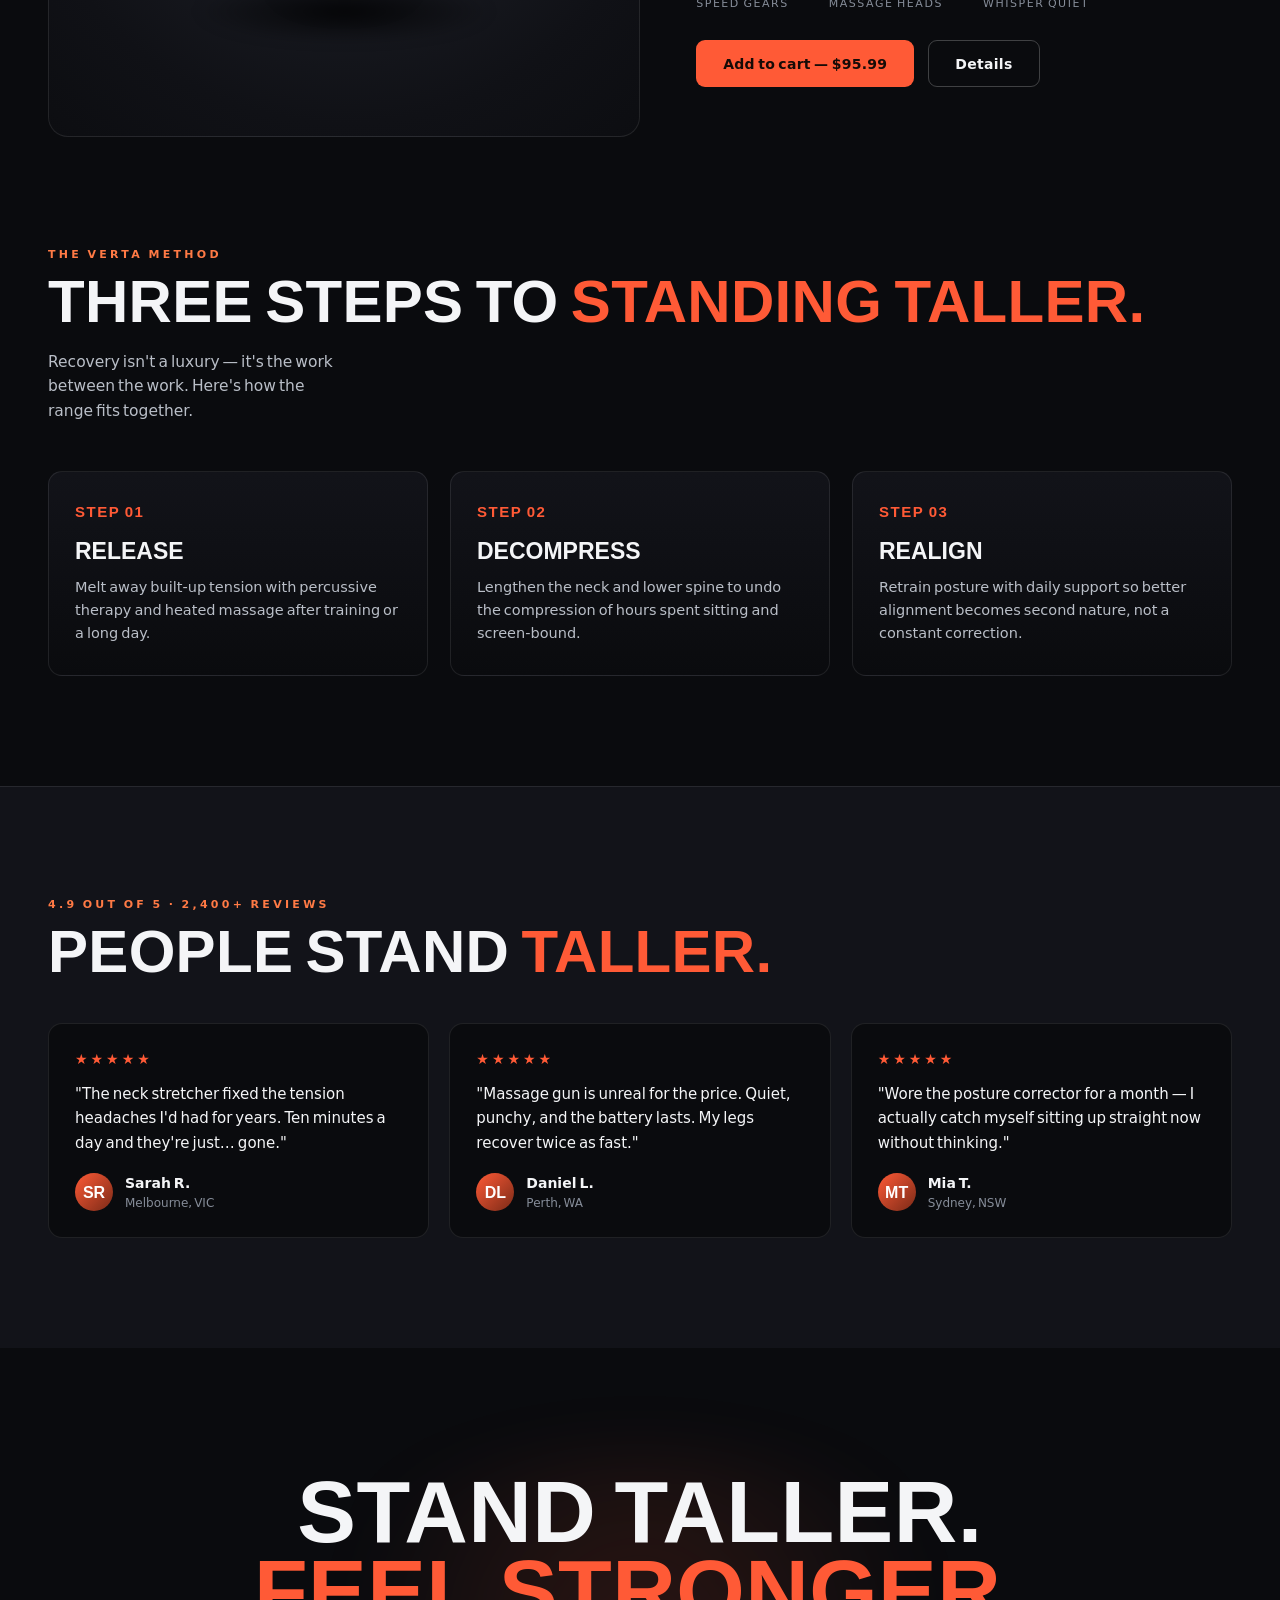
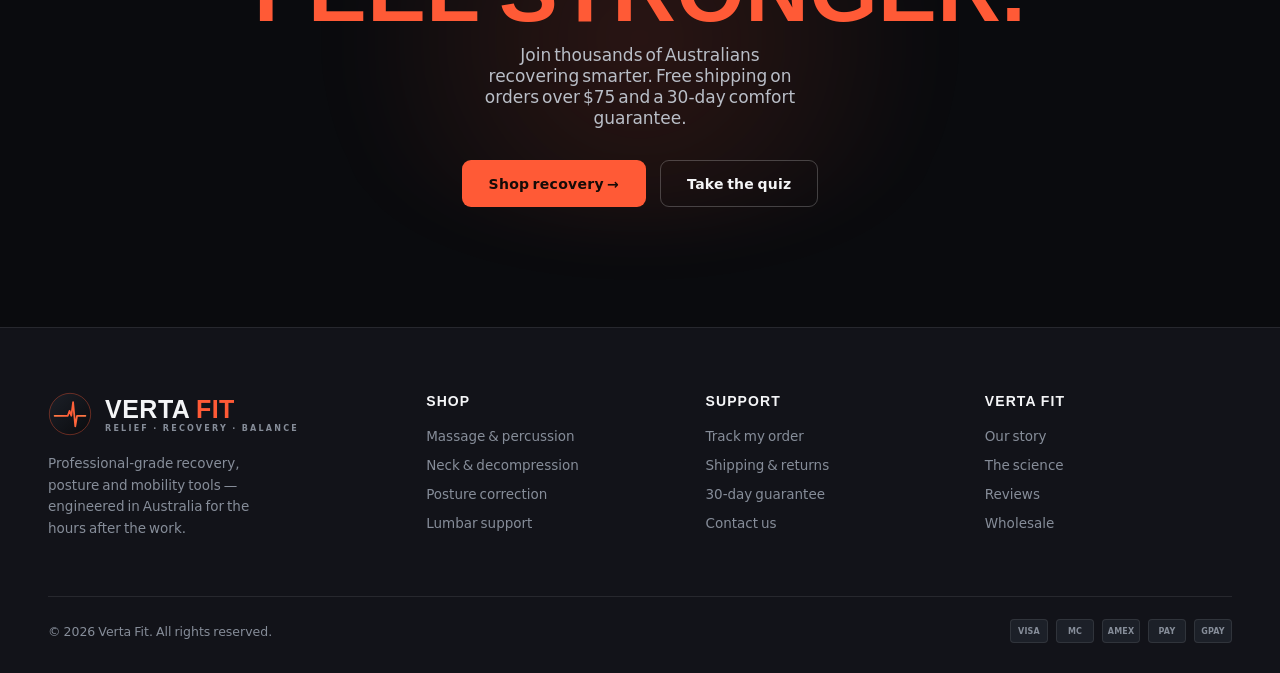
==== commit c15062b6: "Add real product photos to covers + product descriptions - Embed real VertaFit photos on 3 covers: m" ====
--- a/design/prototypes/index.html
+++ b/design/prototypes/index.html
@@ -125,6 +125,12 @@
   .card .art .prod svg{width:56%; height:56%; filter:drop-shadow(0 18px 22px rgba(0,0,0,.55))}
   .card .art .prod .rim{animation:float3d 6s ease-in-out infinite}
   @keyframes float3d{0%,100%{transform:translateY(0)}50%{transform:translateY(-8px)}}
+  .card .desc{color:var(--mist); font-size:13px; line-height:1.5; margin:2px 0 0}
+  .card .art.photo{background:#0e1220}
+  .card .art.photo .pimg{position:absolute; inset:0; width:100%; height:100%; object-fit:cover; transition:transform .5s var(--ease)}
+  .card:hover .art.photo .pimg{transform:scale(1.05)}
+  .card .art.photo::after{content:""; position:absolute; inset:0; pointer-events:none;
+    background:linear-gradient(180deg, rgba(10,11,14,.28), transparent 26%, transparent 66%, rgba(10,11,14,.5))}
   .card .tag{position:absolute; top:12px; left:12px; z-index:3; font-size:10px; font-weight:700; text-transform:uppercase;
     letter-spacing:.12em; padding:5px 9px; border-radius:6px; background:rgba(10,11,14,.55); backdrop-filter:blur(6px); color:var(--ember-lt); border:1px solid rgba(255,90,54,.3)}
   .card .spin-hint{position:absolute; bottom:10px; left:50%; transform:translateX(-50%); z-index:3; font-size:9.5px;
@@ -324,97 +330,70 @@
         <p>Five tools that target the places training, sitting and stress hit hardest — neck, spine, lower back and muscle.</p>
       </div>
       <div class="prodgrid" data-reveal data-stagger>
-        <!-- Massage Gun -->
+      <svg width="0" height="0" style="position:absolute" aria-hidden="true"><defs>
+        <linearGradient id="mg-b" x1="0" y1="0" x2="1" y2="1"><stop offset="0" stop-color="#3a3f4a"/><stop offset="1" stop-color="#14161c"/></linearGradient>
+        <radialGradient id="mg-h" cx="38%" cy="32%" r="70%"><stop offset="0" stop-color="#ff9c7d"/><stop offset="55%" stop-color="#ff5a36"/><stop offset="100%" stop-color="#a52e16"/></radialGradient>
+        <linearGradient id="np" x1="0" y1="0" x2="0" y2="1"><stop offset="0" stop-color="#4a5058"/><stop offset="1" stop-color="#191c22"/></linearGradient>
+        <linearGradient id="lm" x1="0" y1="0" x2="1" y2="1"><stop offset="0" stop-color="#43484f"/><stop offset="1" stop-color="#15171d"/></linearGradient>
+      </defs></svg>
+        <a class="card" href="#">
+          <div class="art photo">
+            <img class="pimg" src="[data-uri]" alt="VertaFit Mini Massage Gun" loading="lazy">
+          </div>
+          <span class="tag">Bestseller</span>
+          <div class="body">
+            <span class="cat">Percussive therapy</span>
+            <h3>Mini Massage Gun</h3>
+            <p class="desc">Six-speed percussive therapy in a quiet, travel-ready body.</p>
+            <div class="foot"><div class="price">$95.99 <small>AUD</small></div><span class="add">Add</span></div>
+          </div>
+        </a>
         <a class="card" href="#">
           <div class="art tilt">
             <div class="floor"></div><div class="contact"></div>
             <div class="prod"><div class="rim">
               <svg viewBox="0 0 120 120" fill="none">
-                <defs>
-                  <linearGradient id="mg-b" x1="0" y1="0" x2="1" y2="1"><stop offset="0" stop-color="#3a3f4a"/><stop offset="1" stop-color="#14161c"/></linearGradient>
-                  <radialGradient id="mg-h" cx="38%" cy="32%" r="70%"><stop offset="0" stop-color="#ff9c7d"/><stop offset="55%" stop-color="#ff5a36"/><stop offset="100%" stop-color="#a52e16"/></radialGradient>
-                </defs>
-                <rect x="48" y="30" width="24" height="44" rx="11" fill="url(#mg-b)" stroke="rgba(255,255,255,.08)"/>
-                <rect x="54" y="70" width="12" height="26" rx="6" fill="#1a1d24"/>
-                <rect x="44" y="92" width="32" height="20" rx="8" fill="url(#mg-b)" stroke="rgba(255,255,255,.08)"/>
-                <circle cx="60" cy="20" r="12" fill="url(#mg-h)"/>
-                <rect x="52" y="36" width="6" height="16" rx="3" fill="rgba(255,255,255,.14)"/>
+                <path d="M30 84 C30 44 44 30 60 30 C76 30 90 44 90 84 L74 84 C74 54 68 46 60 46 C52 46 46 54 46 84 Z" fill="url(#np)" stroke="rgba(255,255,255,.08)"/>
+                <ellipse cx="60" cy="86" rx="34" ry="7" fill="#0d0e12"/>
+                <path d="M40 60 C46 52 74 52 80 60" stroke="rgba(255,122,69,.4)" stroke-width="2" fill="none"/>
               </svg>
             </div></div>
           </div>
-          <span class="tag">Bestseller</span>
           <div class="body">
-            <span class="cat">Percussive therapy</span>
-            <h3>Mini Massage Gun</h3>
-            <div class="foot"><div class="price">$95.99 <small>AUD</small></div><span class="add">Add</span></div>
+            <span class="cat">Neck decompression</span>
+            <h3>Neck Decompression Pillow</h3>
+            <p class="desc">Cervical traction that eases neck tension and headaches in minutes.</p>
+            <div class="foot"><div class="price">$49.99 <small>AUD</small></div><span class="add">Add</span></div>
           </div>
         </a>
-        <!-- Neck Pillow -->
+        <a class="card" href="#">
+          <div class="art photo">
+            <img class="pimg" src="[data-uri]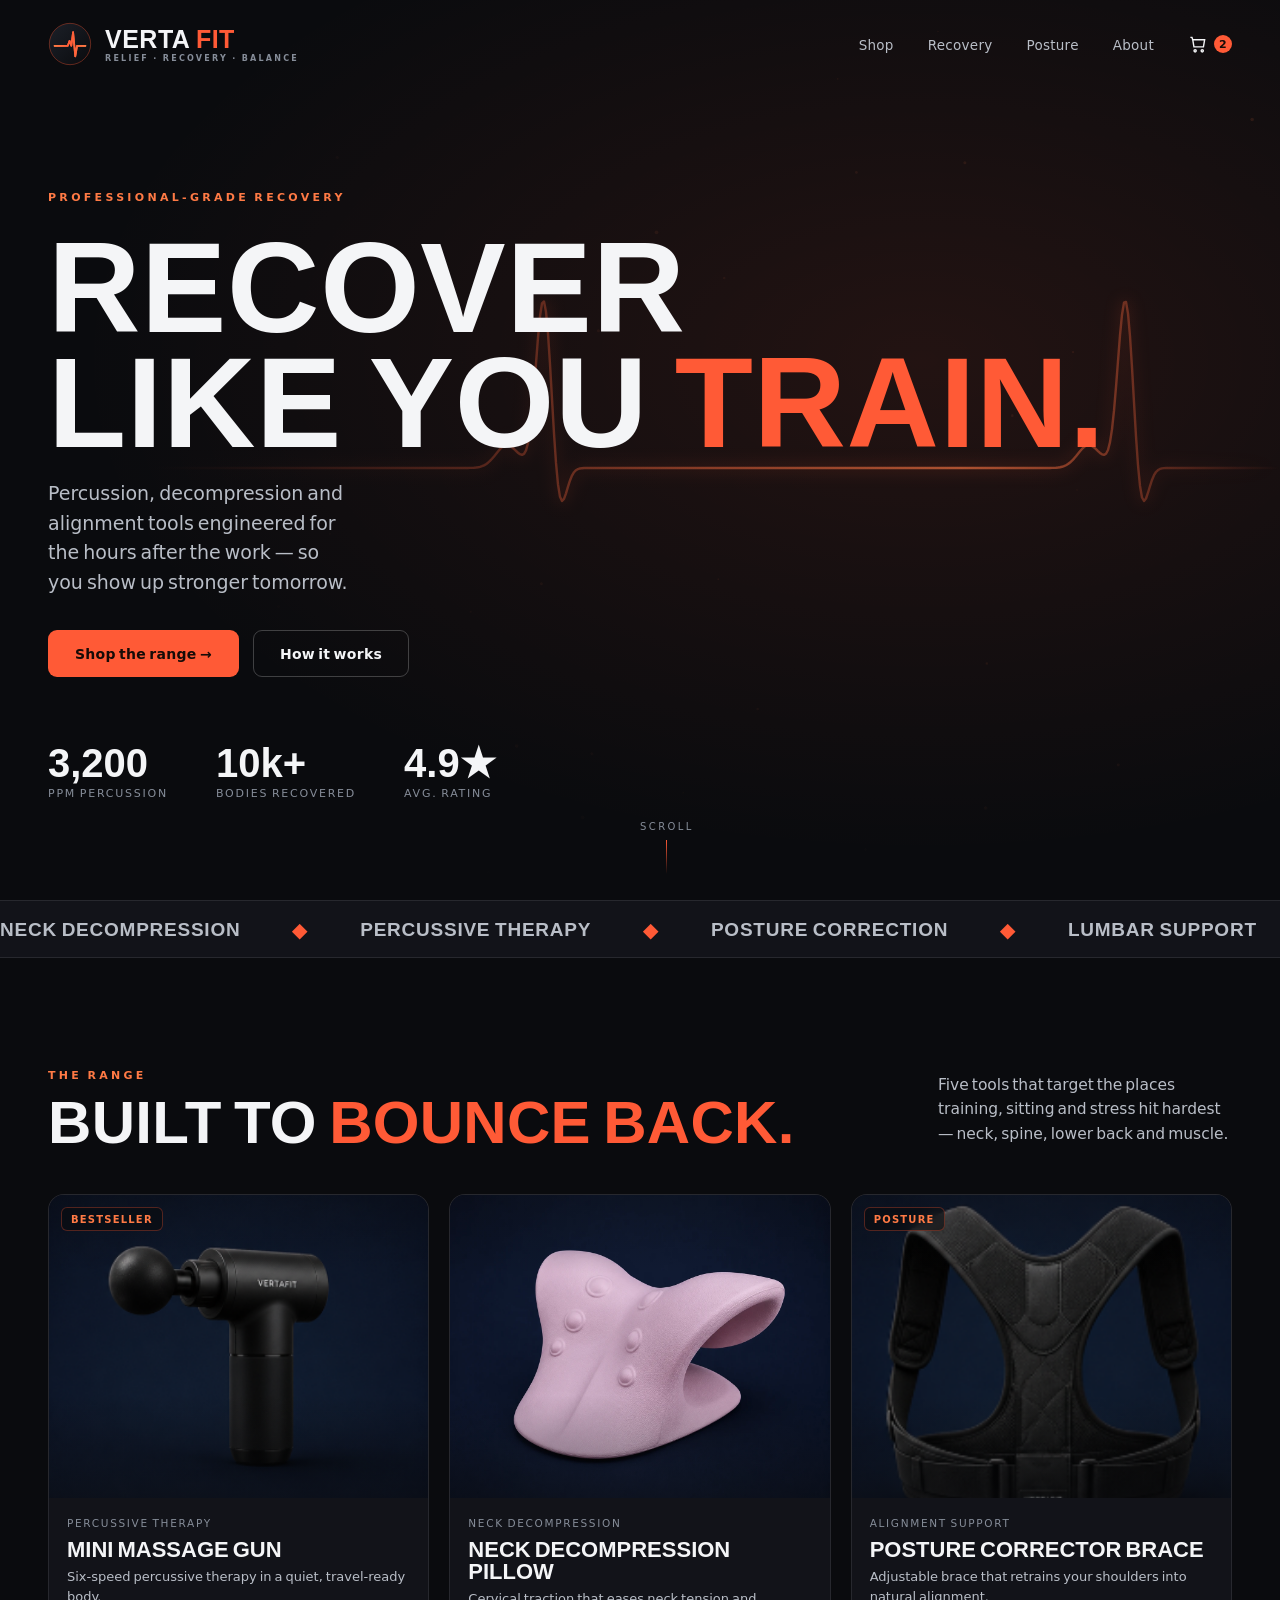
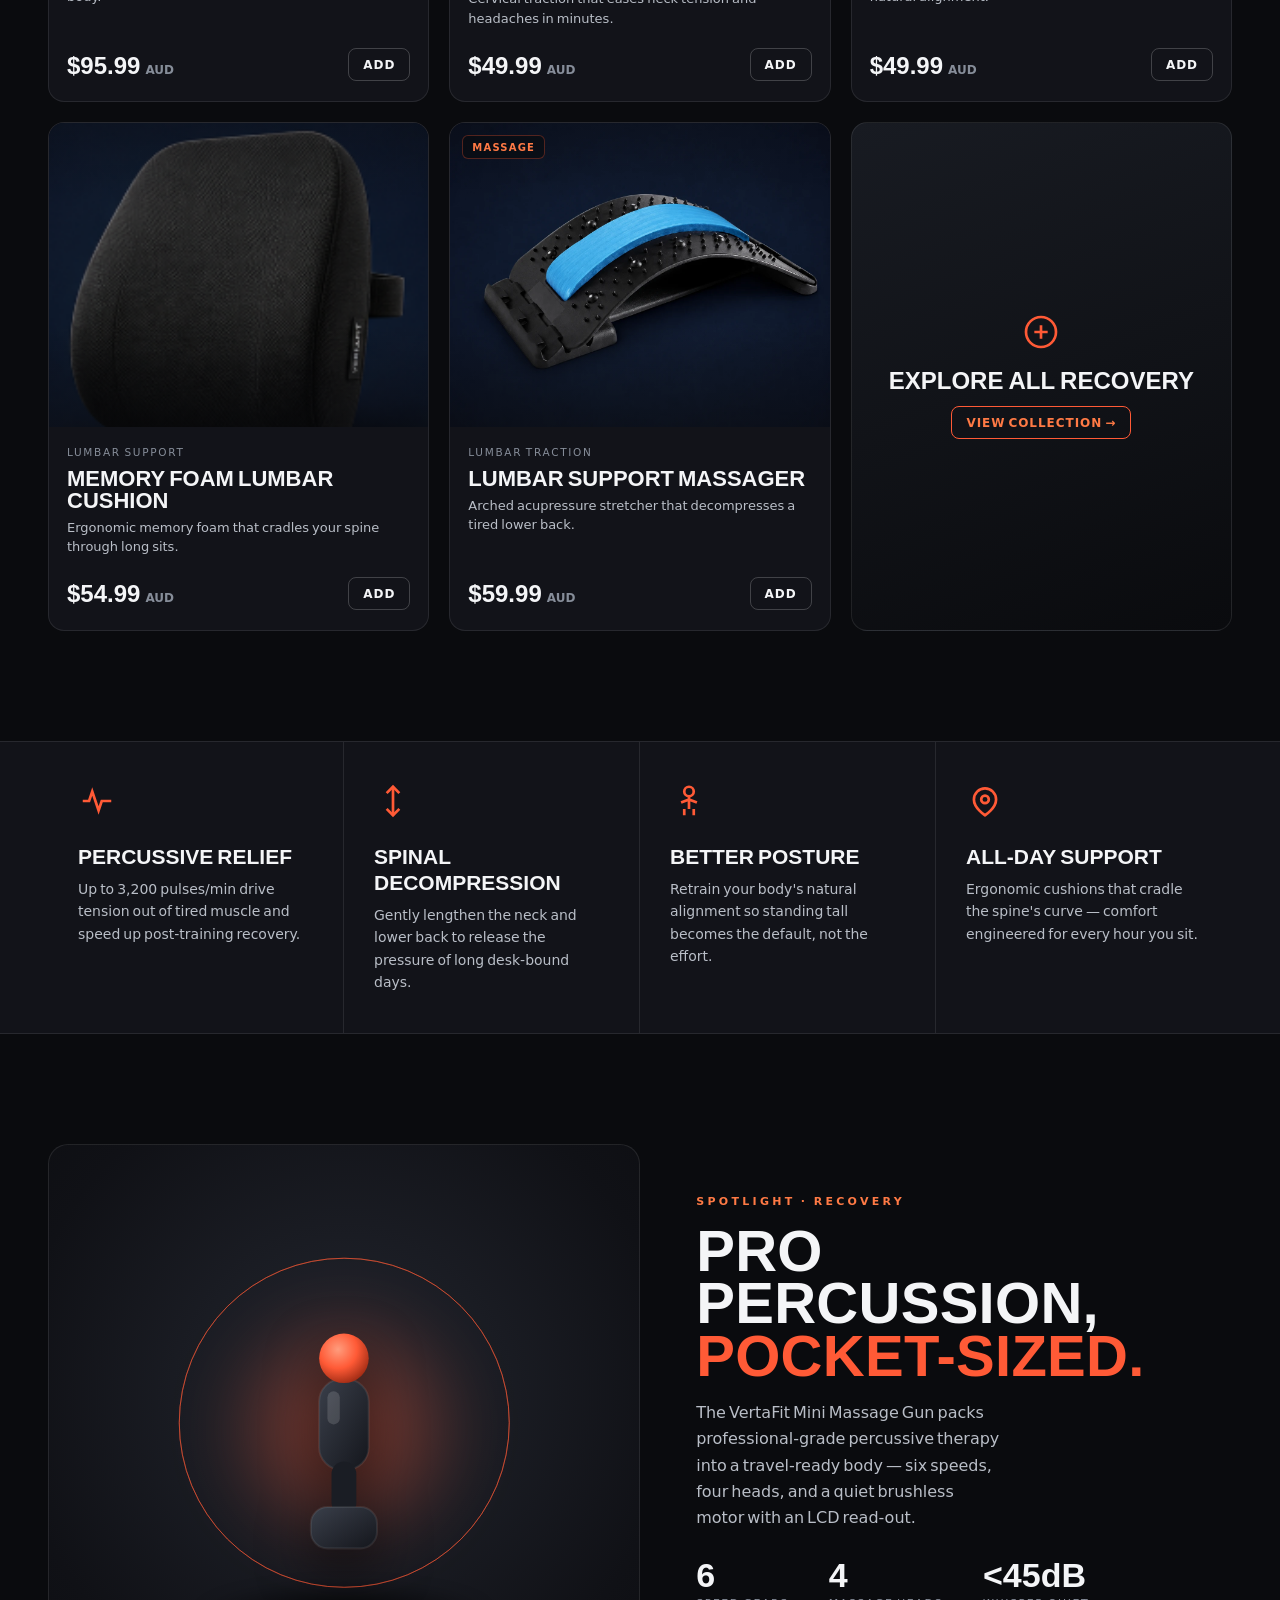
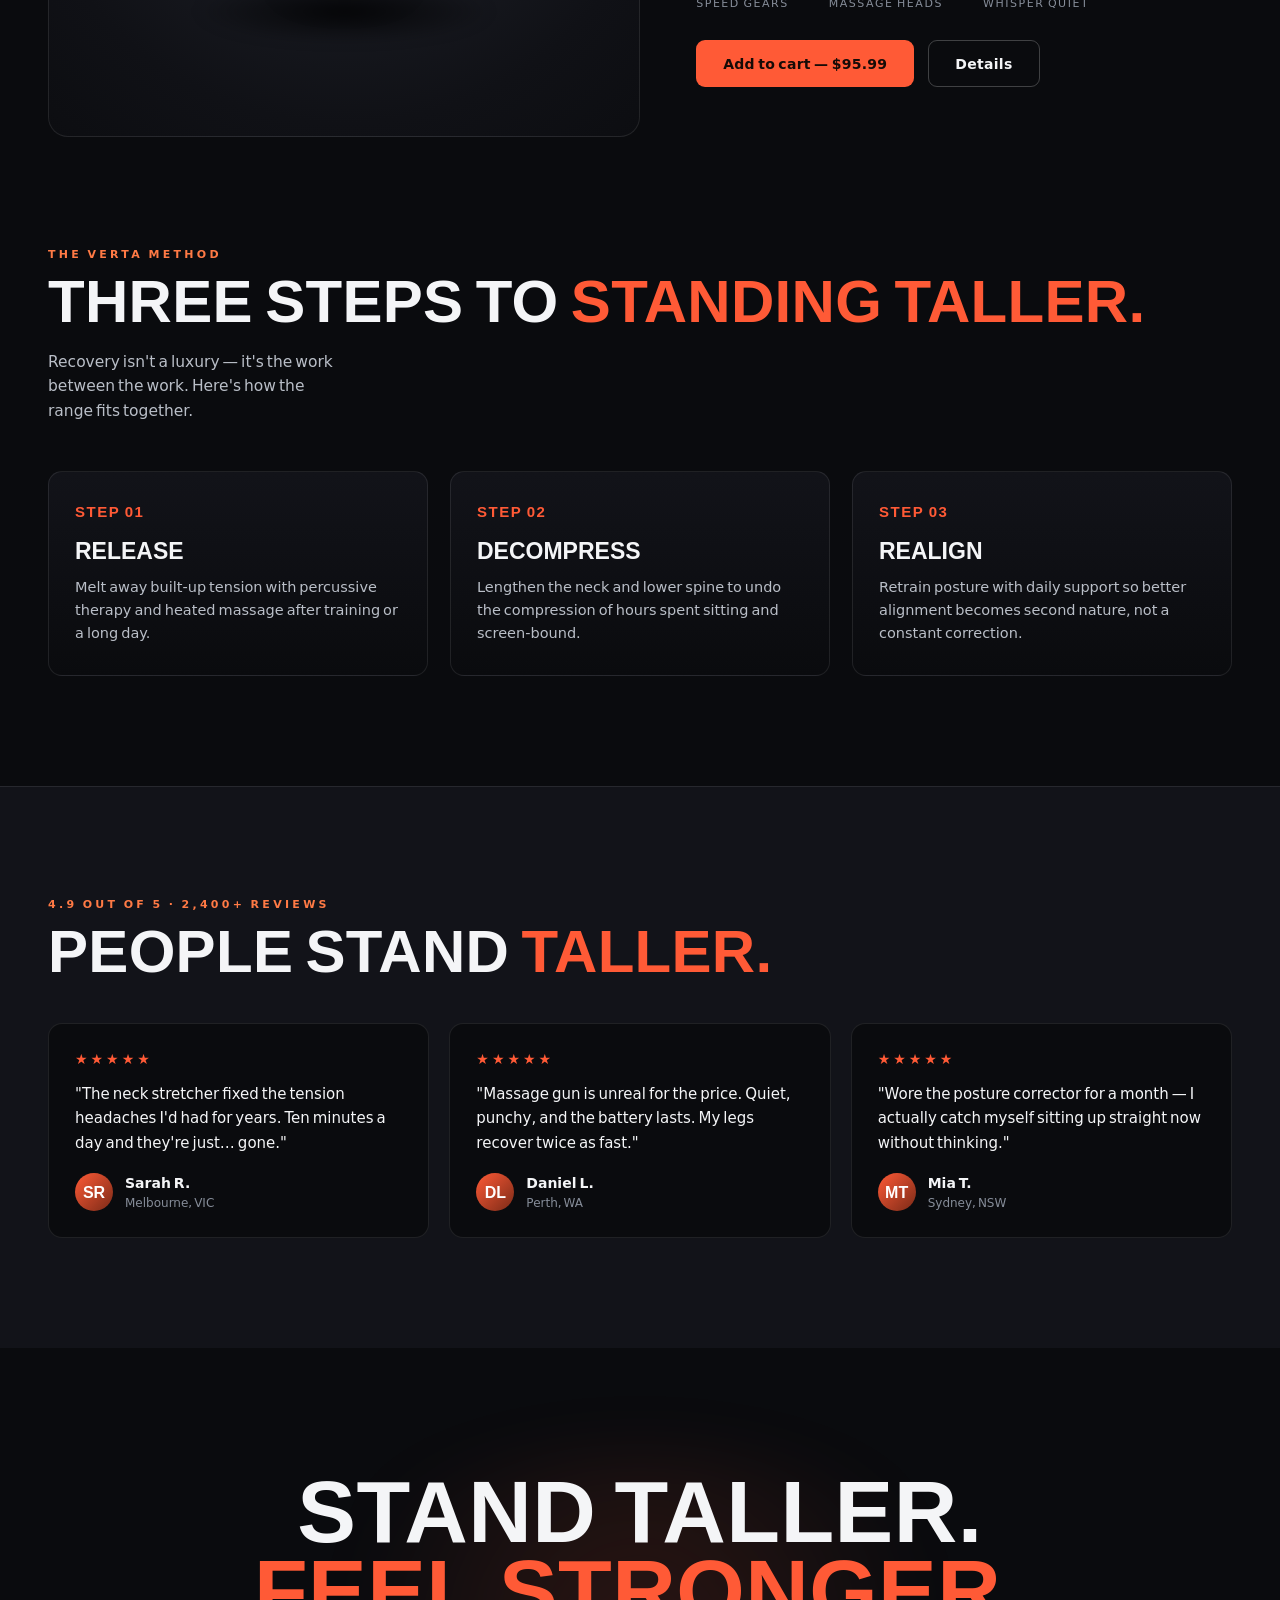
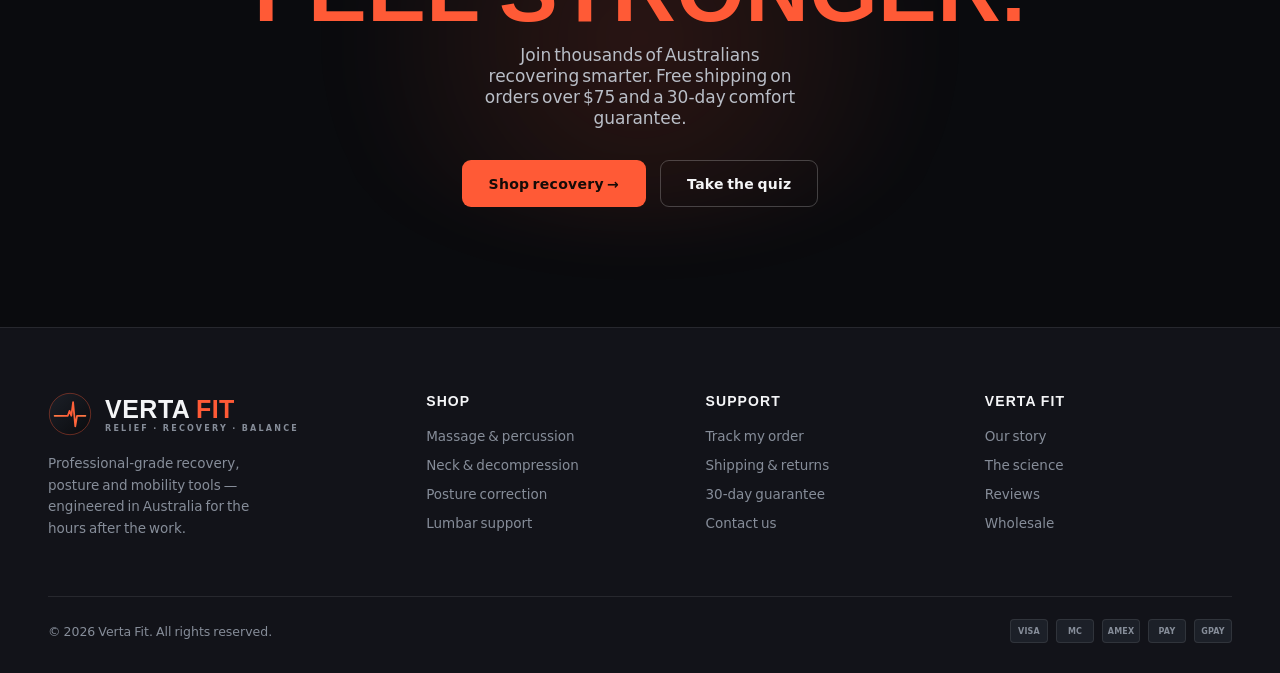
==== commit 779e13eb: "Complete product covers with real photos (neck stretcher + back stretcher) - Neck Decompression Pill" ====
--- a/design/prototypes/index.html
+++ b/design/prototypes/index.html
@@ -349,15 +349,8 @@
           </div>
         </a>
         <a class="card" href="#">
-          <div class="art tilt">
-            <div class="floor"></div><div class="contact"></div>
-            <div class="prod"><div class="rim">
-              <svg viewBox="0 0 120 120" fill="none">
-                <path d="M30 84 C30 44 44 30 60 30 C76 30 90 44 90 84 L74 84 C74 54 68 46 60 46 C52 46 46 54 46 84 Z" fill="url(#np)" stroke="rgba(255,255,255,.08)"/>
-                <ellipse cx="60" cy="86" rx="34" ry="7" fill="#0d0e12"/>
-                <path d="M40 60 C46 52 74 52 80 60" stroke="rgba(255,122,69,.4)" stroke-width="2" fill="none"/>
-              </svg>
-            </div></div>
+          <div class="art photo">
+            <img class="pimg" src="[data-uri]" alt="VertaFit Neck Decompression Pillow" loading="lazy">
           </div>
           <div class="body">
             <span class="cat">Neck decompression</span>
@@ -390,22 +383,14 @@
           </div>
         </a>
         <a class="card" href="#">
-          <div class="art tilt">
-            <div class="floor"></div><div class="contact"></div>
-            <div class="prod"><div class="rim">
-              <svg viewBox="0 0 120 120" fill="none">
-                <rect x="30" y="38" width="60" height="48" rx="18" fill="url(#lm)" stroke="rgba(255,255,255,.08)"/>
-                <circle cx="47" cy="58" r="7" fill="url(#mg-h)"/><circle cx="73" cy="58" r="7" fill="url(#mg-h)"/>
-                <path d="M40 74 c6 -6 10 -6 16 0 s10 6 16 0" stroke="rgba(255,122,69,.5)" stroke-width="2.5" fill="none"/>
-                <ellipse cx="60" cy="92" rx="30" ry="6" fill="#0d0e12"/>
-              </svg>
-            </div></div>
+          <div class="art photo">
+            <img class="pimg" src="[data-uri]" alt="VertaFit Lumbar Support Massager" loading="lazy">
           </div>
           <span class="tag">Massage</span>
           <div class="body">
-            <span class="cat">Heated massage</span>
+            <span class="cat">Lumbar traction</span>
             <h3>Lumbar Support Massager</h3>
-            <p class="desc">Heated vibration massage with contoured lower-back support.</p>
+            <p class="desc">Arched acupressure stretcher that decompresses a tired lower back.</p>
             <div class="foot"><div class="price">$59.99 <small>AUD</small></div><span class="add">Add</span></div>
           </div>
         </a>
